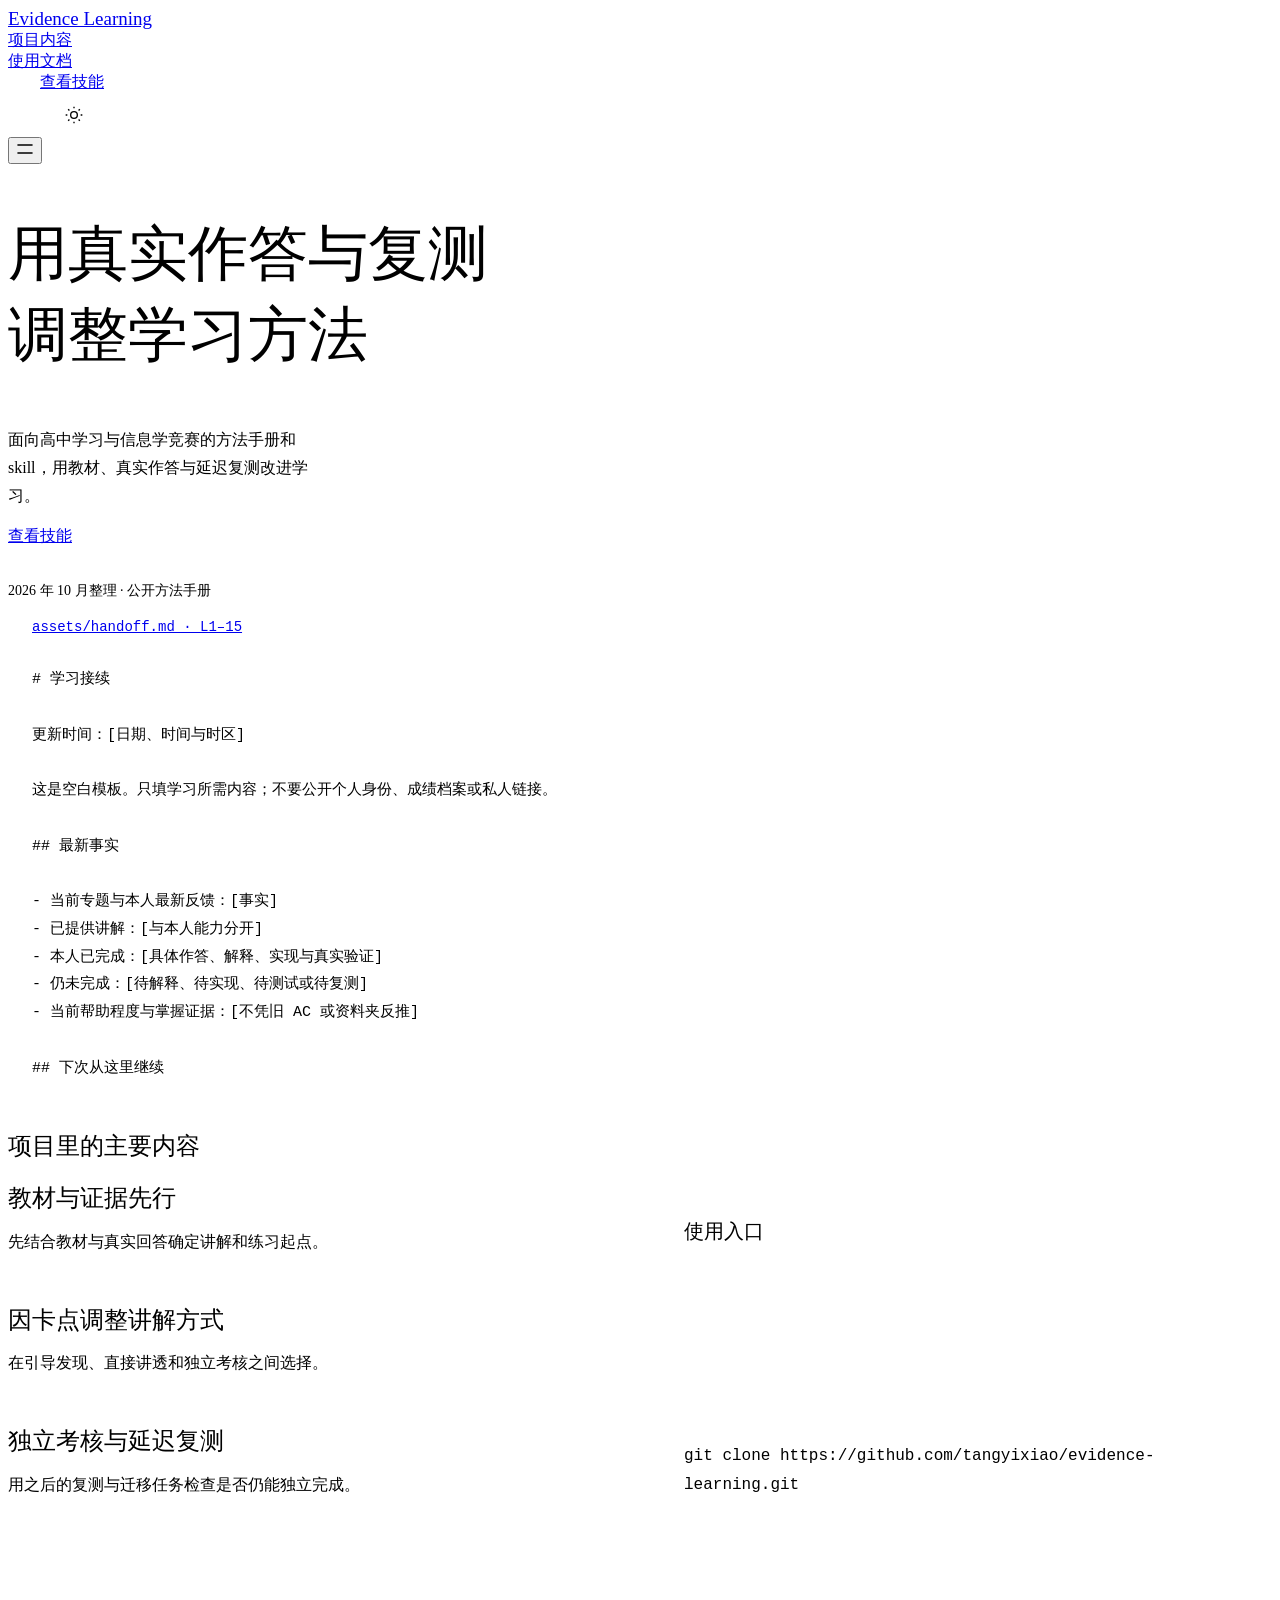
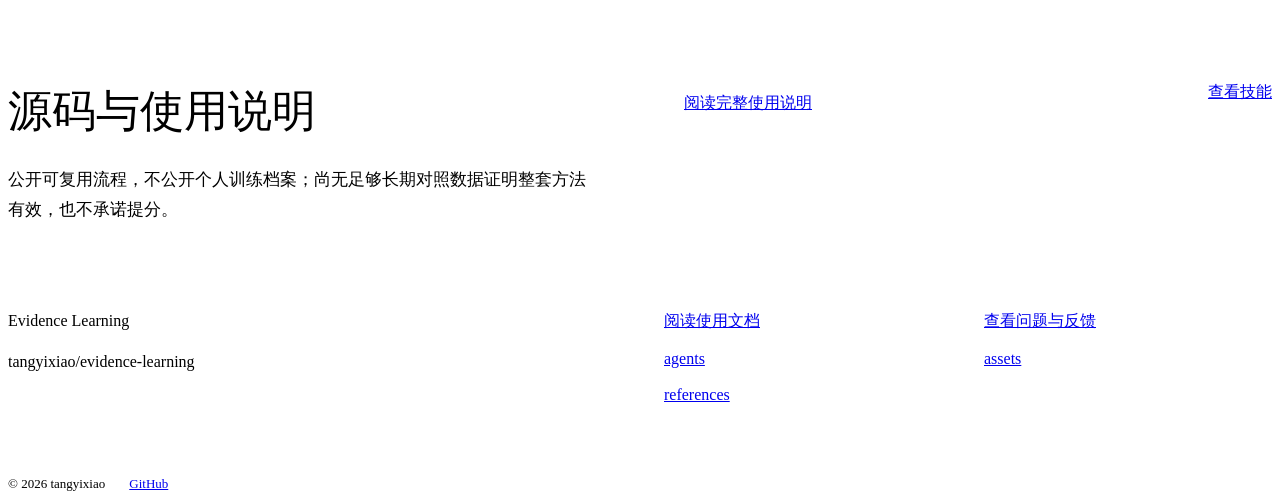
==== index.html @ d69b2799 "docs(pages): add project introduction website" ====
<!doctype html><html lang="zh-CN" data-type="product" data-radius="sharp" data-buttons="solid" data-motion data-page-mode="short" data-project="evidence-learning"><head><meta charset="utf-8"><meta name="viewport" content="width=device-width, initial-scale=1, viewport-fit=cover"><meta name="page-type" content="product"><meta name="site-kind" content="other"><title>Evidence Learning · 用真实作答与复测 调整学习方法</title><meta name="description" content="面向高中学习与信息学竞赛的方法手册和 skill，用教材、真实作答与延迟复测改进学习。"><link rel="stylesheet" href="assets/system.css"><link rel="stylesheet" href="assets/ui/cards.css"><link rel="stylesheet" href="assets/motion/motion.css"><link rel="stylesheet" href="assets/layout/layout.css"><link rel="stylesheet" href="assets/page.css"><!-- <html lang="en" data-radius="sharp">; keep this <style> after the links: layout.css resets --ly-scale -->
<style>
:root {
  --p-bg: #fafaf8; --p-surface: #eeefea; --p-ink: #20241e; --p-muted: #57604f;
  --p-accent: #365b3b; --p-accent-ink: #fafaf8; --p-action: #365b3b; --p-action-ink: #fafaf8;
  --p-inv-bg: #20241e; --p-inv-surface: #2d302b; --p-inv-ink: #fafaf8; --p-inv-muted: #9fa19d;
  --p-inv-accent: #fafaf8; --p-inv-accent-ink: #20241e; --p-inv-action: #fafaf8; --p-inv-action-ink: #20241e;
  --font-display: "Host Grotesk", system-ui, sans-serif;
  --font-text: "Host Grotesk", system-ui, sans-serif;
  --font-mono: "JetBrains Mono", ui-monospace, "SFMono-Regular", Menlo, Consolas, monospace;
  --display-weight: 500;
  --display-tracking: -0.035em;
  --display-tracking-xl: -0.04em;
}
</style><style>html[data-theme="light"]{--p-bg:#fafaf8;--p-surface:#eeefea;--p-ink:#20241e;--p-muted:#57604f;--p-accent:#365b3b;--p-accent-ink:#ffffff;--p-action:#365b3b;--p-action-ink:#ffffff;color-scheme:light}html[data-theme="dark"]{--p-bg:#131517;--p-surface:#202427;--p-ink:#f0f1f2;--p-muted:#b5bbc1;--p-accent:#b0cea2;--p-accent-ink:#131517;--p-action:#b0cea2;--p-action-ink:#131517;color-scheme:dark}</style><script src="assets/theme.js"></script><link rel="icon" href="favicon.svg" type="image/svg+xml"></head><body><!-- source: tangyixiao/evidence-learning; hero: split; brand/material override of dealer recorded in plans. --><header class="nav"><div class="wrap nav__bar"><a class="skip-link" href="#top">跳到正文</a><a class="nav__logo" href="#top">Evidence Learning</a><nav class="nav__links" aria-label="章节导航"><div class="nav__item"><a class="nav__link" href="#work">项目内容</a></div><div class="nav__item"><a class="nav__link" href="docs.html">使用文档</a></div></nav><div class="nav__actions"><a class="btn btn--primary" href="https://github.com/tangyixiao/evidence-learning/blob/main/SKILL.md">查看技能</a><button class="theme-toggle" type="button" data-theme-toggle aria-label="切换深浅色" aria-pressed="false"><svg width="20" height="20" viewBox="0 0 24 24" fill="none" stroke="currentColor" stroke-width="1.6" aria-hidden="true"><circle cx="12" cy="12" r="4"/><path d="M12 2v2m0 16v2M2 12h2m16 0h2M5 5l1.5 1.5m11 11L19 19M5 19l1.5-1.5m11-11L19 5"/></svg></button></div><button class="nav__toggle" type="button" aria-expanded="false" aria-label="菜单"><svg width="18" height="18" viewBox="0 0 18 18" aria-hidden="true"><path d="M2 5h14M2 13h14" stroke="currentColor" stroke-width="1.6" stroke-linecap="round"/></svg></button></div></header><main><section class="hero hero--split" id="top"><div class="wrap"><div class="hero-text grid hero__grid"><div class="hero__text span-5"><h1 id="hero-h">用真实作答与复测<br>调整学习方法</h1><p class="hero__lead">面向高中学习与信息学竞赛的方法手册和 skill，用教材、真实作答与延迟复测改进学习。</p><div class="btn-row"><a class="btn btn--primary" href="https://github.com/tangyixiao/evidence-learning/blob/main/SKILL.md">查看技能</a></div><p class="project-fact">2026 年 10 月整理 · 公开方法手册</p></div><div class="hero__media span-6 start-7 material-media"><div class="source-preview" data-visual><a class="source-path" href="https://github.com/tangyixiao/evidence-learning/blob/f24569bd50df8b89d7c84b1bbbe4bde284a99db8/assets/handoff.md#L1-L15">assets/handoff.md · L1–15</a><pre><code># 学习接续

更新时间：[日期、时间与时区]

这是空白模板。只填学习所需内容；不要公开个人身份、成绩档案或私人链接。

## 最新事实

- 当前专题与本人最新反馈：[事实]
- 已提供讲解：[与本人能力分开]
- 本人已完成：[具体作答、解释、实现与真实验证]
- 仍未完成：[待解释、待实现、待测试或待复测]
- 当前帮助程度与掌握证据：[不凭旧 AC 或资料夹反推]

## 下次从这里继续</code></pre></div></div></div></div></section><section class="section ground-surface" id="work"><div class="wrap"><div class="section-head"><h2>项目里的主要内容</h2></div><div class="work-grid"><ul class="feature-rows"><li><h3>教材与证据先行</h3><p>先结合教材与真实回答确定讲解和练习起点。</p></li><li><h3>因卡点调整讲解方式</h3><p>在引导发现、直接讲透和独立考核之间选择。</p></li><li><h3>独立考核与延迟复测</h3><p>用之后的复测与迁移任务检查是否仍能独立完成。</p></li></ul><div class="work-material"><div class="usage-block"><p>使用入口</p><pre><code>git clone https://github.com/tangyixiao/evidence-learning.git</code></pre><a class="link" href="https://github.com/tangyixiao/evidence-learning/blob/main/README.md">阅读完整使用说明</a></div></div></div></div></section></main><footer class="footer closing footer--columns" id="use"><div class="wrap"><div class="closing-head"><h2>源码与使用说明</h2><p>公开可复用流程，不公开个人训练档案；尚无足够长期对照数据证明整套方法有效，也不承诺提分。</p><a class="btn btn--primary" href="https://github.com/tangyixiao/evidence-learning/blob/main/SKILL.md">查看技能</a></div><div class="closing-directory"><div class="footer__grid"><div><p class="footer-name">Evidence Learning</p><p>tangyixiao/evidence-learning</p></div><div class="resource-links"><a class="link" href="https://github.com/tangyixiao/evidence-learning/blob/main/README.md">阅读使用文档</a><a class="link" href="https://github.com/tangyixiao/evidence-learning/issues">查看问题与反馈</a><a class="link" href="https://github.com/tangyixiao/evidence-learning/tree/main/agents">agents</a><a class="link" href="https://github.com/tangyixiao/evidence-learning/tree/main/assets">assets</a><a class="link" href="https://github.com/tangyixiao/evidence-learning/tree/main/references">references</a></div></div><div class="footer__legal"><span>© 2026 tangyixiao</span><a href="https://github.com/tangyixiao/evidence-learning">GitHub</a></div></div></div></footer><script type="module" src="assets/system.js"></script><script type="module" src="assets/motion/motion.js"></script><script type="module" src="assets/layout/layout.js"></script></body></html>
---- assets/page.css ----
/* Page composition over the unmodified taste system. Source excerpts and photographs are the work. */
:root{--font-text:"Geist","PingFang SC","Microsoft YaHei",sans-serif;--font-display:"Geist","PingFang SC","Microsoft YaHei",sans-serif}
h1,h2,h3{font-weight:500;text-wrap:balance}h1{max-width:16ch}p{line-height:1.75}.nav__logo{font-size:19px;max-width:45%;overflow-wrap:anywhere}.nav__links{margin-left:auto}.nav__actions{margin-left:32px}.project-fact{margin-top:32px;font-size:14px;color:var(--muted)}
.hero__text{min-width:0}.hero__lead{max-width:40ch}.hero__media.material-media{background:none;border:0;box-shadow:none}.hero__media.material-media> *{width:100%;height:100%;display:block}.material-media .source-preview{height:100%;min-height:480px}.project-picture{display:block;overflow:hidden;width:100%;height:100%;background:var(--surface)}.project-picture img{width:100%;height:100%;object-fit:cover;display:block}.picture--contain img{object-fit:contain}.picture--contain{background:var(--surface)}
.material-stage{overflow:hidden;min-height:0}.material-stage>.project-picture{border-radius:0;background:transparent}.material-stage .picture--contain img{object-fit:contain}.source-preview{display:flex;flex-direction:column;border:1px solid var(--line);background:var(--surface);overflow:hidden;border-radius:var(--r-lg);color:var(--ink)}.source-path{font:500 14px/1.5 var(--font-mono);padding:20px 24px;border-bottom:1px solid var(--line);overflow-wrap:anywhere}.source-preview pre{margin:0;padding:28px 24px;overflow:auto;white-space:pre-wrap;overflow-wrap:anywhere;min-height:0;font:400 15px/1.85 var(--font-mono);color:var(--ink)}
.project-fact:empty{display:none}.statement-source{margin-top:48px;height:320px}.statement-source .source-preview{height:100%}.hero--statement h1{max-width:18ch}.hero--statement .hero__lead{max-width:62ch}.hero--statement .hero__in{max-width:none}
.hero__head{display:grid;grid-template-columns:minmax(0,7fr) minmax(0,4fr);gap:72px}.hero--product h1{font-size:clamp(42px,5vw,72px);max-width:18ch;letter-spacing:-.035em;line-height:1.1}.hero--product .hero__lead{margin-top:0}.hero--product .material-stage{height:100%;min-height:260px;margin-top:32px}.product-intro{align-self:start}.product-intro .project-fact{margin-top:24px}
.work-grid{display:grid;grid-template-columns:minmax(0,5fr) minmax(0,6fr);gap:calc(100% / 12 + 24px)}.feature-rows{margin:0;padding:0;list-style:none}.feature-rows li{padding:24px 0;border-bottom:1px solid var(--line)}.feature-rows li:first-child{padding-top:0}.feature-rows h3{font-size:24px;line-height:1.4;margin:0 0 12px}.feature-rows p{margin:0;font-size:16px;line-height:1.75}.work-material{min-width:0;min-height:400px}.usage-block{height:100%;background:var(--surface);padding:32px;border:1px solid var(--line);border-radius:var(--r-lg);display:flex;flex-direction:column;gap:24px;justify-content:center}.usage-block>p{font-size:20px;margin:0}.usage-block pre{font:400 16px/1.8 var(--font-mono);margin:0;white-space:pre-wrap;overflow-wrap:anywhere}.usage-block .link{align-self:flex-start}.supporting-pictures{display:grid;grid-template-columns:1fr;gap:24px;height:100%;max-height:480px}.supporting-pictures>.project-picture{min-height:0;max-height:228px}.supporting-pictures>.project-picture:only-child{max-height:480px}
.photo-pair{display:grid;grid-template-columns:1fr 1fr;gap:24px;height:calc(100% - 140px);min-height:300px;max-height:520px}.photo-pair a{display:block;overflow:hidden}.photo-pair img{width:100%;height:100%;object-fit:cover;display:block}.flag-field{display:grid;grid-template-columns:repeat(4,1fr);gap:48px;align-items:center;justify-items:center;width:100%;height:100%}.flag-field a{display:block;width:100%;overflow:hidden}.flag-field img{display:block;width:100%;height:auto;max-height:320px;object-fit:contain;image-rendering:auto}
.closing-head{display:grid;grid-template-columns:1fr auto;gap:24px 72px;align-content:start}.closing-head h2{grid-column:1;font-size:clamp(30px,3.4vw,48px);margin:0}.closing-head>p{grid-column:1;max-width:68ch;margin:0;font-size:17px}.closing-head>.btn{grid-column:2;grid-row:1/3;align-self:start}.closing-directory{display:flex;flex-direction:column;justify-content:flex-end;min-height:0}.footer.closing>.wrap{display:grid;grid-template-rows:1fr 1fr;gap:48px}.footer__grid{display:grid;grid-template-columns:1fr 1fr;gap:48px}.footer-name{font-size:32px;line-height:1.3;font-weight:500;margin:0 0 16px}.footer__grid p{font-size:16px}.resource-links{display:grid;grid-template-columns:1fr 1fr;gap:18px 32px;align-content:start}.resource-links .link{font-size:16px;overflow-wrap:anywhere;justify-self:start}.footer__legal{display:flex;align-items:baseline;flex-wrap:wrap;gap:24px;font-size:13px;border-top:1px solid var(--line);margin-top:48px;padding-top:24px}.credits summary{cursor:pointer}.credits ul{padding-left:16px}.credits a{overflow-wrap:anywhere}
html[data-project="OJ-NEXUS"] .source-preview,html[data-project="OJ-NEXUS"] .usage-block{border-radius:4px}html[data-project="OJ-NEXUS"] *{animation:none!important}
@media(min-width:640px) and (max-width:1023px){.work-grid{grid-template-columns:1fr;gap:32px}.feature-rows{display:grid;grid-template-columns:repeat(3,1fr);gap:24px}.feature-rows li{padding:0;border:0}.feature-rows h3{font-size:20px}.work-material{min-height:260px;height:300px}.hero__head{gap:32px}.material-media .source-preview{min-height:240px}.photo-pair{height:440px}.statement-source{height:300px}}
@media(max-width:639px){.nav__logo{font-size:16px;max-width:48%}.nav__actions{margin-left:auto}.nav__actions .btn{padding-inline:16px;font-size:14px}.hero--split h1,.hero--statement h1,.hero--product h1{font-size:clamp(30px,9vw,38px);line-height:1.15;max-width:18ch}.hero__lead{font-size:18px;line-height:1.65}.project-fact{margin-top:16px;font-size:13px}.hero__media.material-media{height:auto;min-height:0;flex:1}.material-media .source-preview{min-height:0;height:100%}.source-path{padding:12px 16px;font-size:13px}.source-preview pre{padding:16px;font-size:13px;line-height:1.7}.hero__head{display:block}.hero--product .hero__lead{margin-top:20px}.hero--product .material-stage{min-height:180px;margin-top:24px;flex:1}.hero--product .hero__in{display:flex;flex-direction:column}.hero--product .product-intro .project-fact{margin-top:16px}.work-grid{grid-template-columns:1fr;gap:32px}.feature-rows{display:block}.feature-rows li{padding:16px 0}.feature-rows h3{font-size:20px;margin-bottom:8px}.feature-rows p{font-size:16px}.work-material{min-height:220px;height:260px}.usage-block{padding:24px;gap:16px}.usage-block pre{font-size:14px}.photo-pair{grid-template-columns:1fr;gap:16px;height:calc(100% - 130px);max-height:none;min-height:0}.photo-pair a{min-height:180px}.flag-field{grid-template-columns:repeat(2,1fr);gap:24px}.flag-field img{max-height:140px}.statement-source{height:220px;margin-top:24px}.closing-head{display:flex;flex-direction:column;gap:24px}.closing-head>p{font-size:16px}.closing-head>.btn{align-self:stretch}.footer.closing>.wrap{grid-template-rows:auto 1fr;gap:48px}.footer__grid{grid-template-columns:1fr;gap:24px}.footer-name{font-size:28px}.resource-links{gap:16px}.footer__legal{margin-top:32px;gap:16px}.supporting-pictures{max-height:260px;grid-template-columns:1fr 1fr;gap:12px}.supporting-pictures>.project-picture{max-height:none}.photo-pair img{object-fit:cover}#work:has(.work-grid){--hm:2}#use{--hm:2}}
.skip-link{position:absolute;left:-10000px;top:auto;width:1px;height:1px;overflow:hidden}.skip-link:focus{left:var(--gutter);top:8px;width:auto;height:auto;background:var(--bg);padding:16px;z-index:20}.hero__head>:first-child{grid-column:1}.hero__head>.product-intro{grid-column:2}.hero--product .hero__stage.material-stage{border-radius:0}
@media(min-width:640px) and (max-width:1023px){.work-material{height:42vh;min-height:320px}.supporting-pictures{max-height:none}.supporting-pictures>.project-picture:only-child{max-height:none}.supporting-pictures>.project-picture{max-height:none;flex:1}.supporting-pictures{grid-template-rows:1fr 1fr}}
@media(max-width:639px){#work:has(.work-grid),#use{--hm:1}.nav__logo{max-width:53%;font-size:15px}.nav__actions{margin-left:auto}.nav__actions .btn{padding-inline:12px}.hero--product .hero__stage.material-stage{aspect-ratio:auto;flex:1}.hero__head>:first-child,.hero__head>.product-intro{grid-column:auto}}
.theme-toggle{height:44px;width:44px;display:grid;place-items:center;flex:0 0 44px;cursor:pointer;color:var(--ink);background:transparent;border:1px solid var(--line);border-radius:var(--r-btn);margin-left:12px;transition:background 180ms,transform 180ms}.theme-toggle:hover{background:var(--surface)}.theme-toggle:active{transform:translateY(1px)}.theme-toggle:focus-visible{outline:2px solid var(--accent);outline-offset:3px}
@media(min-width:1024px){.work-material{height:500px;min-height:500px}.work-material>.source-preview{height:100%}.hero--split h1{font-size:clamp(38px,4.5vw,64px)}}
@media(max-width:639px){.nav__logo{max-width:42%;font-size:14px}.nav__actions{margin-left:auto}.nav__toggle{margin-left:8px}.theme-toggle{margin-left:8px;width:36px;flex-basis:36px;height:40px}.nav__actions .btn{font-size:13px;padding-inline:10px}.nav__logo{line-height:1.3}.hero--product h1{font-size:32px}.source-path{line-height:1.6}}
@media(min-width:1024px){.hero__head{grid-template-columns:repeat(12,minmax(0,1fr));gap:24px;align-items:start}.hero__head>:first-child{grid-column:1/span 6}.hero__head>.product-intro{grid-column:7/span 6}.hero--product h1,.hero--split h1{font-size:60px}.work-grid{grid-template-columns:repeat(12,minmax(0,1fr));gap:24px}.feature-rows{grid-column:1/span 6;padding-right:48px}.work-material{grid-column:7/span 6}.work-grid .source-preview{height:100%}}
@media(min-width:640px) and (max-width:1023px){.hero__head{display:block}.product-intro{margin-top:24px}.product-intro .hero__lead{max-width:60ch}.hero--product h1{max-width:none}.hero__head .project-fact{margin-top:16px}.hero--product .hero__stage.material-stage{margin-top:24px}}
@media(max-width:639px){.work-material{height:236px;min-height:236px}.feature-rows h3{font-size:19px}.feature-rows li{padding:14px 0}.feature-rows p{line-height:1.65}}
@media(min-width:1024px){.work-material{height:min(500px,calc(100svh - 300px));min-height:0}.hero--product h1{font-size:clamp(40px,4.16vw,60px)}}
.work-material>.source-preview{height:100%}.source-preview pre{flex:1}.usage-block{justify-content:space-between}.supporting-pictures:has(>:only-child){grid-template-rows:1fr}
/* Real quoted source can contain arrays, Markdown brackets and the word placeholder.
   Keep kit diagnostics intact, but do not outline authentic source as unfinished page copy. */
.source-preview code[data-placeholder],.usage-block code[data-placeholder],.docs-markdown [data-placeholder]{outline:none}
.hero--product .hero__stage.material-stage{background:none}
.nav:not(.is-open) .nav__actions>.theme-toggle{display:grid}
@media(max-width:639px){.nav__logo{white-space:normal;max-width:40%;font-size:13px;line-height:1.35;min-width:0}.nav__bar{gap:8px}.nav__actions{gap:8px}.nav .nav__actions>.theme-toggle{margin-left:0}}
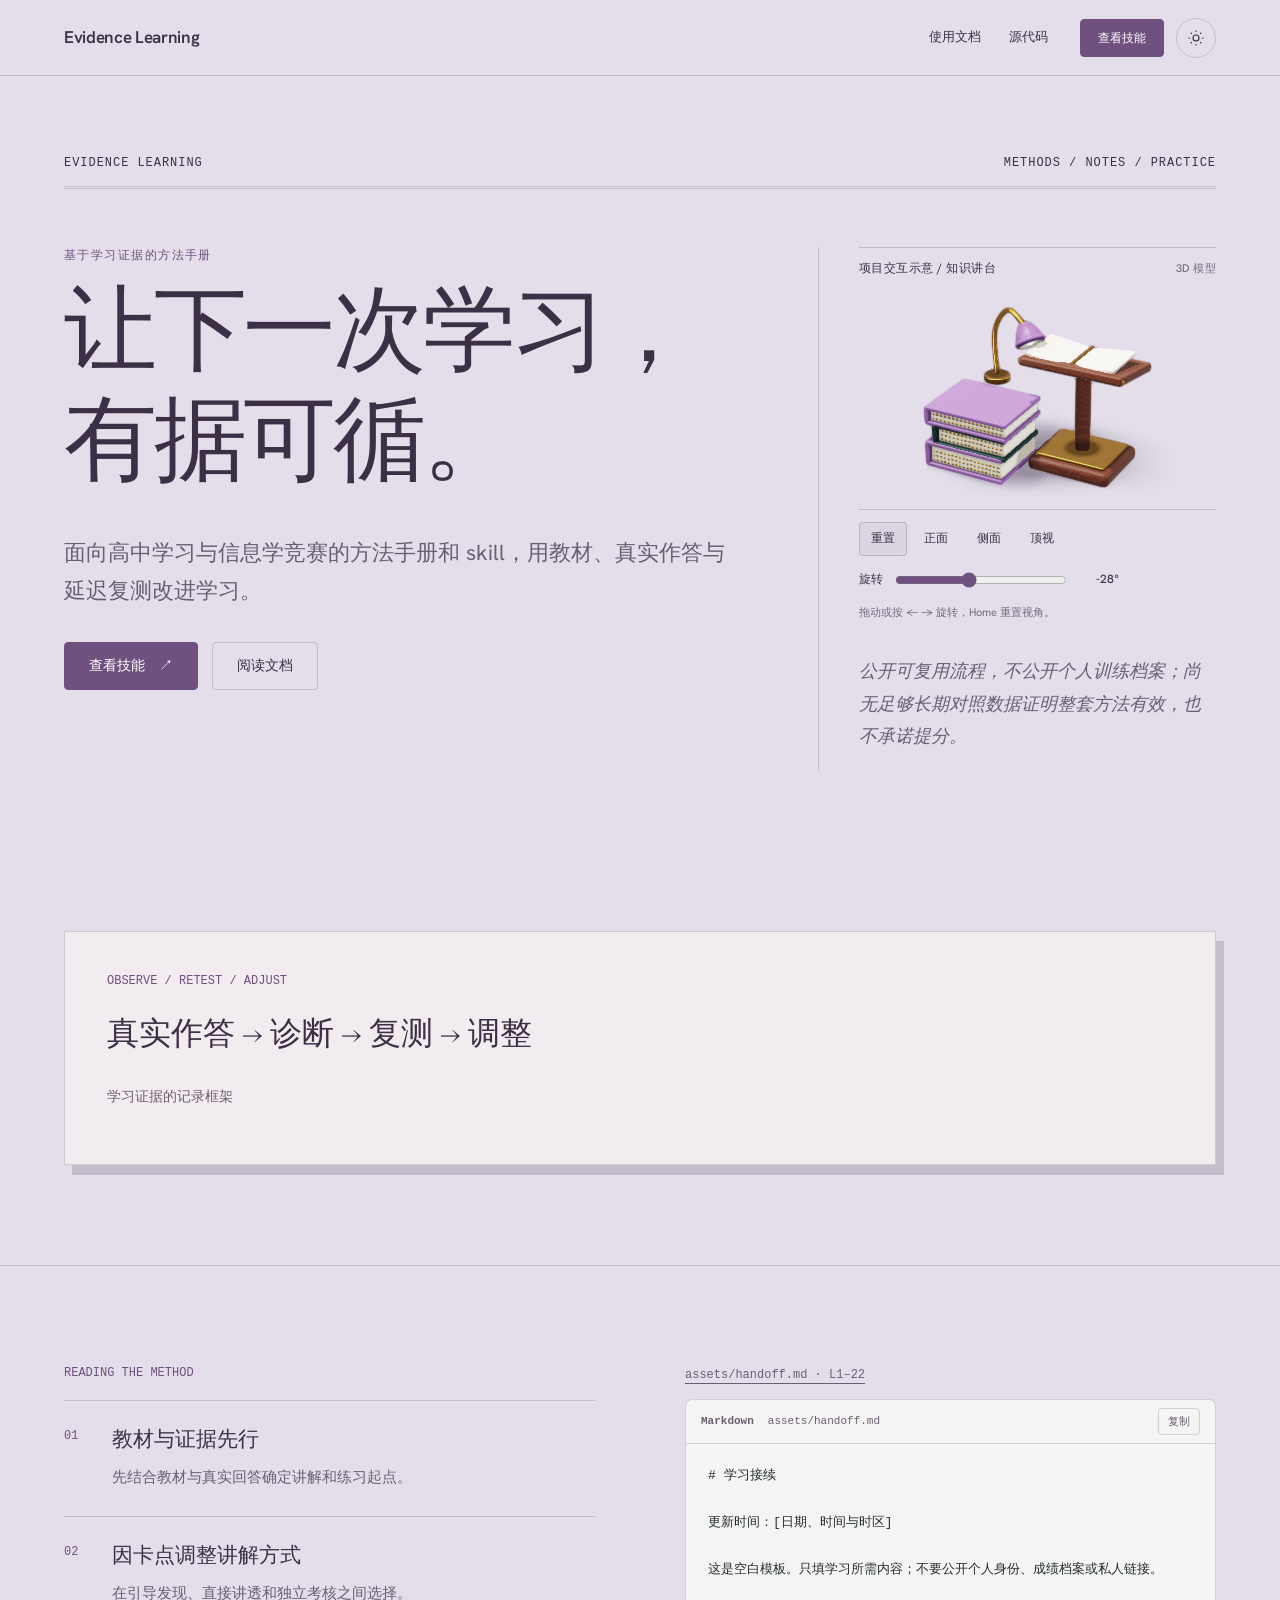
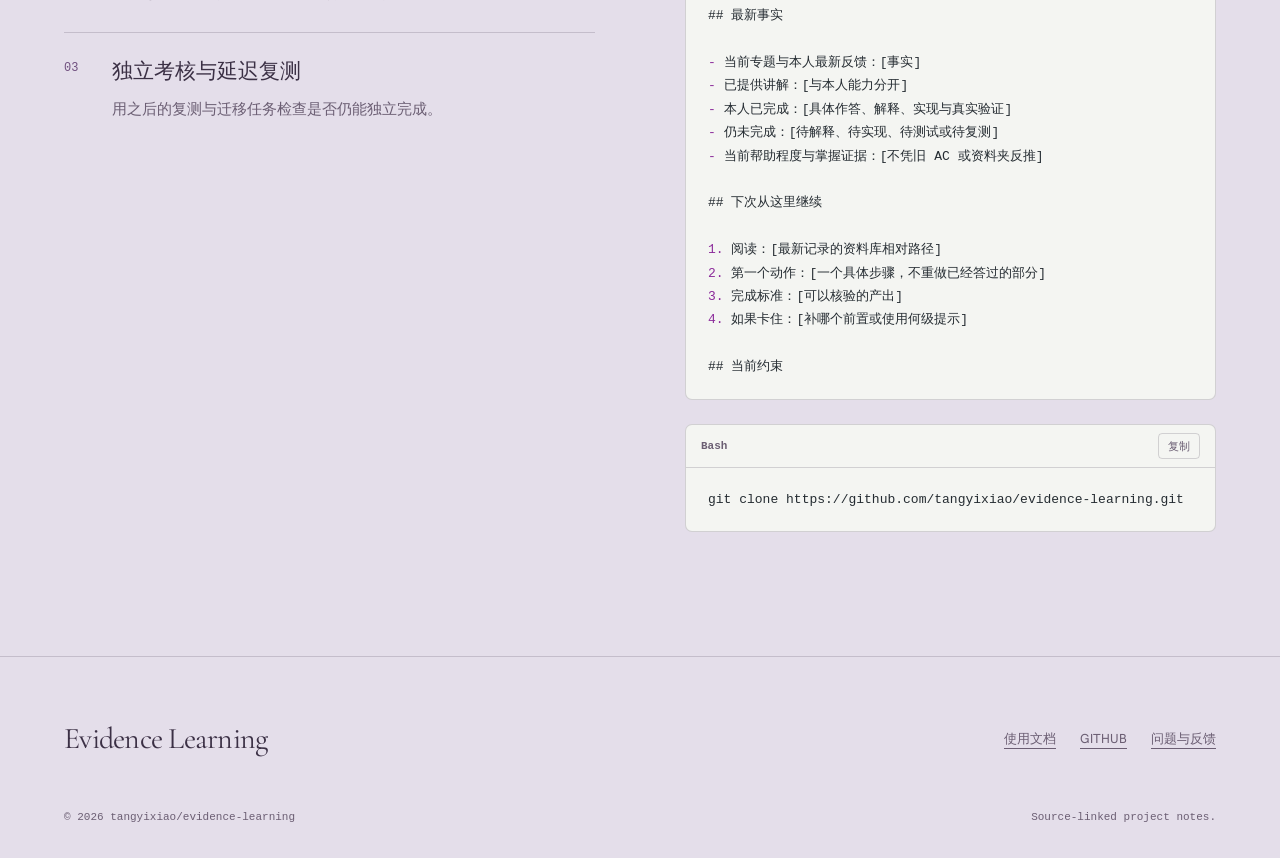
==== commit a76f3020: "docs(pages): polish source and mobile presentation" ====
--- a/index.html
+++ b/index.html
@@ -1,29 +1,22 @@
-<!doctype html><html lang="zh-CN" data-type="product" data-radius="sharp" data-buttons="solid" data-motion data-page-mode="short" data-project="evidence-learning"><head><meta charset="utf-8"><meta name="viewport" content="width=device-width, initial-scale=1, viewport-fit=cover"><meta name="page-type" content="product"><meta name="site-kind" content="other"><title>Evidence Learning · 用真实作答与复测 调整学习方法</title><meta name="description" content="面向高中学习与信息学竞赛的方法手册和 skill，用教材、真实作答与延迟复测改进学习。"><link rel="stylesheet" href="assets/system.css"><link rel="stylesheet" href="assets/ui/cards.css"><link rel="stylesheet" href="assets/motion/motion.css"><link rel="stylesheet" href="assets/layout/layout.css"><link rel="stylesheet" href="assets/page.css"><!-- <html lang="en" data-radius="sharp">; keep this <style> after the links: layout.css resets --ly-scale -->
-<style>
-:root {
-  --p-bg: #fafaf8; --p-surface: #eeefea; --p-ink: #20241e; --p-muted: #57604f;
-  --p-accent: #365b3b; --p-accent-ink: #fafaf8; --p-action: #365b3b; --p-action-ink: #fafaf8;
-  --p-inv-bg: #20241e; --p-inv-surface: #2d302b; --p-inv-ink: #fafaf8; --p-inv-muted: #9fa19d;
-  --p-inv-accent: #fafaf8; --p-inv-accent-ink: #20241e; --p-inv-action: #fafaf8; --p-inv-action-ink: #20241e;
-  --font-display: "Host Grotesk", system-ui, sans-serif;
-  --font-text: "Host Grotesk", system-ui, sans-serif;
-  --font-mono: "JetBrains Mono", ui-monospace, "SFMono-Regular", Menlo, Consolas, monospace;
-  --display-weight: 500;
-  --display-tracking: -0.035em;
-  --display-tracking-xl: -0.04em;
-}
-</style><style>html[data-theme="light"]{--p-bg:#fafaf8;--p-surface:#eeefea;--p-ink:#20241e;--p-muted:#57604f;--p-accent:#365b3b;--p-accent-ink:#ffffff;--p-action:#365b3b;--p-action-ink:#ffffff;color-scheme:light}html[data-theme="dark"]{--p-bg:#131517;--p-surface:#202427;--p-ink:#f0f1f2;--p-muted:#b5bbc1;--p-accent:#b0cea2;--p-accent-ink:#131517;--p-action:#b0cea2;--p-action-ink:#131517;color-scheme:dark}</style><script src="assets/theme.js"></script><link rel="icon" href="favicon.svg" type="image/svg+xml"></head><body><!-- source: tangyixiao/evidence-learning; hero: split; brand/material override of dealer recorded in plans. --><header class="nav"><div class="wrap nav__bar"><a class="skip-link" href="#top">跳到正文</a><a class="nav__logo" href="#top">Evidence Learning</a><nav class="nav__links" aria-label="章节导航"><div class="nav__item"><a class="nav__link" href="#work">项目内容</a></div><div class="nav__item"><a class="nav__link" href="docs.html">使用文档</a></div></nav><div class="nav__actions"><a class="btn btn--primary" href="https://github.com/tangyixiao/evidence-learning/blob/main/SKILL.md">查看技能</a><button class="theme-toggle" type="button" data-theme-toggle aria-label="切换深浅色" aria-pressed="false"><svg width="20" height="20" viewBox="0 0 24 24" fill="none" stroke="currentColor" stroke-width="1.6" aria-hidden="true"><circle cx="12" cy="12" r="4"/><path d="M12 2v2m0 16v2M2 12h2m16 0h2M5 5l1.5 1.5m11 11L19 19M5 19l1.5-1.5m11-11L19 5"/></svg></button></div><button class="nav__toggle" type="button" aria-expanded="false" aria-label="菜单"><svg width="18" height="18" viewBox="0 0 18 18" aria-hidden="true"><path d="M2 5h14M2 13h14" stroke="currentColor" stroke-width="1.6" stroke-linecap="round"/></svg></button></div></header><main><section class="hero hero--split" id="top"><div class="wrap"><div class="hero-text grid hero__grid"><div class="hero__text span-5"><h1 id="hero-h">用真实作答与复测<br>调整学习方法</h1><p class="hero__lead">面向高中学习与信息学竞赛的方法手册和 skill，用教材、真实作答与延迟复测改进学习。</p><div class="btn-row"><a class="btn btn--primary" href="https://github.com/tangyixiao/evidence-learning/blob/main/SKILL.md">查看技能</a></div><p class="project-fact">2026 年 10 月整理 · 公开方法手册</p></div><div class="hero__media span-6 start-7 material-media"><div class="source-preview" data-visual><a class="source-path" href="https://github.com/tangyixiao/evidence-learning/blob/f24569bd50df8b89d7c84b1bbbe4bde284a99db8/assets/handoff.md#L1-L15">assets/handoff.md · L1–15</a><pre><code># 学习接续
+<!doctype html><html lang="zh-CN" data-project="evidence-learning" data-family="editorial"><head><meta charset="utf-8"><meta name="viewport" content="width=device-width, initial-scale=1"><meta name="description" content="面向高中学习与信息学竞赛的方法手册和 skill，用教材、真实作答与延迟复测改进学习。"><meta name="color-scheme" content="light dark"><title>Evidence Learning · 让下一次学习， 有据可循。</title><link rel="stylesheet" href="assets/fonts/fonts.css"><link rel="stylesheet" href="assets/fonts/display.css"><link rel="stylesheet" href="assets/site.css"><link rel="stylesheet" href="assets/docs-v3.css"><link rel="stylesheet" href="assets/three/view3d.css"><link rel="stylesheet" href="assets/polish.css"><style>:root{--font-body:"Hanken Grotesk","PingFang SC","Microsoft YaHei",sans-serif;--font-text:var(--font-body);--model-accent:var(--accent);--font-display:"Cormorant Garamond","Songti SC","SimSun",serif;--font-mono:"Geist Mono","SFMono-Regular",Consolas,monospace}html[data-theme="light"]{--bg:#E4DEEA;--surface:#F2EBEF;--ink:#3B3045;--muted:#6b5e73;--accent:#70507f;--accent-ink:#FFFFFF;--line:color-mix(in srgb,#3B3045 19%,transparent);color-scheme:light}html[data-theme="dark"]{--bg:#211B29;--surface:#33283E;--ink:#EDE6F3;--muted:#b8a8c5;--accent:#c5a5db;--accent-ink:#000000;--line:color-mix(in srgb,#EDE6F3 19%,transparent);color-scheme:dark}</style><script src="assets/theme.js"></script><link rel="icon" type="image/svg+xml" href="favicon.svg"></head><body><header class="nav site-nav"><div class="wrap nav-inner"><a class="skip-link" href="#top">跳到正文</a><a class="site-brand" href="index.html">Evidence Learning</a><nav class="site-links" aria-label="项目导航"><a href="docs.html">使用文档</a><a href="https://github.com/tangyixiao/evidence-learning">源代码</a></nav><div class="nav-controls"><a class="btn nav-cta" href="https://github.com/tangyixiao/evidence-learning/blob/main/SKILL.md">查看技能</a><button class="site-theme" type="button" data-theme-toggle aria-label="切换深浅色" aria-pressed="false"><svg width="18" height="18" viewBox="0 0 24 24" fill="none" stroke="currentColor" stroke-width="1.5" aria-hidden="true"><circle cx="12" cy="12" r="4"/><path d="M12 2v2m0 16v2M2 12h2m16 0h2M5 5l1.5 1.5m11 11L19 19M5 19l1.5-1.5m11-11L19 5"/></svg></button><button class="site-menu-toggle" data-menu-toggle type="button" aria-label="菜单" aria-expanded="false" aria-controls="site-drawer"><svg width="20" height="20" viewBox="0 0 20 20" fill="none" stroke="currentColor" stroke-width="1.4" aria-hidden="true"><path d="M3 6h14M3 14h14"/></svg></button></div></div><nav class="site-drawer" id="site-drawer" hidden><a href="index.html">项目首页</a><a href="docs.html">使用文档</a><a href="https://github.com/tangyixiao/evidence-learning">查看源码</a><p class="drawer-note">Evidence Learning</p></nav></header><main id="top"><article><section class="editorial-hero"><div class="wrap"><div class="editorial-masthead"><span>EVIDENCE LEARNING</span><span>METHODS / NOTES / PRACTICE</span></div><div class="editorial-columns"><div><p class="eyebrow">基于学习证据的方法手册</p><h1 class="editorial-title">让下一次学习，<br>有据可循。</h1><p class="lede editorial-intro">面向高中学习与信息学竞赛的方法手册和 skill，用教材、真实作答与延迟复测改进学习。</p><div class="actions"><a class="btn" href="https://github.com/tangyixiao/evidence-learning/blob/main/SKILL.md">查看技能 <span aria-hidden="true">↗</span></a><a class="btn secondary" href="docs.html">阅读文档</a></div></div><aside class="editorial-side"><div class="project-3d" data-model="library" data-model-lang="zh-CN"><img src="assets/three/fallbacks/library.svg" alt="项目结构示意"></div><p class="editorial-note">公开可复用流程，不公开个人训练档案；尚无足够长期对照数据证明整套方法有效，也不承诺提分。</p></aside></div></div></section><section class="section"><div class="wrap editor-proof"><div class="notebook-paper"><p class="section-number">OBSERVE / RETEST / ADJUST</p><h3 style="font-family:var(--font-display);font-size:32px;line-height:1.6">真实作答 → 诊断 → 复测 → 调整</h3><p class="status-note" style="margin-top:25px">学习证据的记录框架</p></div></div></section><section class="section top-rule"><div class="wrap editorial-content"><div><p class="section-number">READING THE METHOD</p><ul class="caps"><li><h3>教材与证据先行</h3><p>先结合教材与真实回答确定讲解和练习起点。</p></li><li><h3>因卡点调整讲解方式</h3><p>在引导发现、直接讲透和独立考核之间选择。</p></li><li><h3>独立考核与延迟复测</h3><p>用之后的复测与迁移任务检查是否仍能独立完成。</p></li></ul></div><div><div class="source-area" id="source-code"><a class="source-link" href="https://github.com/tangyixiao/evidence-learning/blob/f24569bd50df8b89d7c84b1bbbe4bde284a99db8/assets/handoff.md#L1-L22">assets/handoff.md · L1–22</a><div class="docs-code" data-code-block><div class="docs-code-toolbar"><span class="docs-code-language">Markdown</span><span class="docs-code-file">assets/handoff.md</span><button class="docs-code-copy" type="button" data-copy-code aria-label="复制代码">复制</button><span class="docs-copy-status" role="status" aria-live="polite"></span></div><pre tabindex="0"><code class="highlight language-markdown" data-language="markdown"><span class="tok-gh"># 学习接续</span>
 
 更新时间：[日期、时间与时区]
 
 这是空白模板。只填学习所需内容；不要公开个人身份、成绩档案或私人链接。
 
-## 最新事实
+<span class="tok-gu">## 最新事实</span>
 
-- 当前专题与本人最新反馈：[事实]
-- 已提供讲解：[与本人能力分开]
-- 本人已完成：[具体作答、解释、实现与真实验证]
-- 仍未完成：[待解释、待实现、待测试或待复测]
-- 当前帮助程度与掌握证据：[不凭旧 AC 或资料夹反推]
+<span class="tok-k">-</span><span class="tok-w"> </span>当前专题与本人最新反馈：[事实]
+<span class="tok-k">-</span><span class="tok-w"> </span>已提供讲解：[与本人能力分开]
+<span class="tok-k">-</span><span class="tok-w"> </span>本人已完成：[具体作答、解释、实现与真实验证]
+<span class="tok-k">-</span><span class="tok-w"> </span>仍未完成：[待解释、待实现、待测试或待复测]
+<span class="tok-k">-</span><span class="tok-w"> </span>当前帮助程度与掌握证据：[不凭旧 AC 或资料夹反推]
 
-## 下次从这里继续</code></pre></div></div></div></div></section><section class="section ground-surface" id="work"><div class="wrap"><div class="section-head"><h2>项目里的主要内容</h2></div><div class="work-grid"><ul class="feature-rows"><li><h3>教材与证据先行</h3><p>先结合教材与真实回答确定讲解和练习起点。</p></li><li><h3>因卡点调整讲解方式</h3><p>在引导发现、直接讲透和独立考核之间选择。</p></li><li><h3>独立考核与延迟复测</h3><p>用之后的复测与迁移任务检查是否仍能独立完成。</p></li></ul><div class="work-material"><div class="usage-block"><p>使用入口</p><pre><code>git clone https://github.com/tangyixiao/evidence-learning.git</code></pre><a class="link" href="https://github.com/tangyixiao/evidence-learning/blob/main/README.md">阅读完整使用说明</a></div></div></div></div></section></main><footer class="footer closing footer--columns" id="use"><div class="wrap"><div class="closing-head"><h2>源码与使用说明</h2><p>公开可复用流程，不公开个人训练档案；尚无足够长期对照数据证明整套方法有效，也不承诺提分。</p><a class="btn btn--primary" href="https://github.com/tangyixiao/evidence-learning/blob/main/SKILL.md">查看技能</a></div><div class="closing-directory"><div class="footer__grid"><div><p class="footer-name">Evidence Learning</p><p>tangyixiao/evidence-learning</p></div><div class="resource-links"><a class="link" href="https://github.com/tangyixiao/evidence-learning/blob/main/README.md">阅读使用文档</a><a class="link" href="https://github.com/tangyixiao/evidence-learning/issues">查看问题与反馈</a><a class="link" href="https://github.com/tangyixiao/evidence-learning/tree/main/agents">agents</a><a class="link" href="https://github.com/tangyixiao/evidence-learning/tree/main/assets">assets</a><a class="link" href="https://github.com/tangyixiao/evidence-learning/tree/main/references">references</a></div></div><div class="footer__legal"><span>© 2026 tangyixiao</span><a href="https://github.com/tangyixiao/evidence-learning">GitHub</a></div></div></div></footer><script type="module" src="assets/system.js"></script><script type="module" src="assets/motion/motion.js"></script><script type="module" src="assets/layout/layout.js"></script></body></html>+<span class="tok-gu">## 下次从这里继续</span>
+
+<span class="tok-k">1.</span> 阅读：[最新记录的资料库相对路径]
+<span class="tok-k">2.</span> 第一个动作：[一个具体步骤，不重做已经答过的部分]
+<span class="tok-k">3.</span> 完成标准：[可以核验的产出]
+<span class="tok-k">4.</span> 如果卡住：[补哪个前置或使用何级提示]
+
+## 当前约束</code></pre></div></div><div class="docs-code" data-code-block><div class="docs-code-toolbar"><span class="docs-code-language">Bash</span><button class="docs-code-copy" type="button" data-copy-code aria-label="复制代码">复制</button><span class="docs-copy-status" role="status" aria-live="polite"></span></div><pre tabindex="0"><code class="highlight language-bash" data-language="bash">git<span class="tok-w"> </span>clone<span class="tok-w"> </span>https://github.com/tangyixiao/evidence-learning.git</code></pre></div></div></div></section></article></main><footer class="site-footer"><div class="wrap"><div class="footer-top"><span class="footer-name">Evidence Learning</span><nav class="footer-links"><a href="docs.html">使用文档</a><a href="https://github.com/tangyixiao/evidence-learning">GITHUB</a><a href="https://github.com/tangyixiao/evidence-learning/issues">问题与反馈</a></nav></div><div class="footer-bottom"><span>© 2026 tangyixiao/evidence-learning</span><span>Source-linked project notes.</span></div></div></footer><script src="assets/site.js" defer></script><script src="assets/docs-v3.js" defer></script><script type="module" src="assets/three/view3d.js"></script></body></html>
--- a/assets/fonts/fonts.css
+++ b/assets/fonts/fonts.css
@@ -0,0 +1,49 @@
+@font-face {
+  font-family: 'Hanken Grotesk';
+  font-style: normal;
+  font-weight: 400;
+  font-display: swap;
+  src: url(cf4b8930b864b433.woff2) format('truetype');
+}
+@font-face {
+  font-family: 'Hanken Grotesk';
+  font-style: normal;
+  font-weight: 500;
+  font-display: swap;
+  src: url(bac34dd4b9537444.woff2) format('truetype');
+}
+@font-face {
+  font-family: 'Hanken Grotesk';
+  font-style: normal;
+  font-weight: 600;
+  font-display: swap;
+  src: url(0b905a4fc43ece05.woff2) format('truetype');
+}
+@font-face {
+  font-family: 'Newsreader';
+  font-style: normal;
+  font-weight: 400;
+  font-display: swap;
+  src: url(d6c65600eb0149bc.woff2) format('truetype');
+}
+@font-face {
+  font-family: 'Newsreader';
+  font-style: normal;
+  font-weight: 500;
+  font-display: swap;
+  src: url(3208926ba69d6886.woff2) format('truetype');
+}
+@font-face {
+  font-family: 'Newsreader';
+  font-style: normal;
+  font-weight: 600;
+  font-display: swap;
+  src: url(151ae355673a2936.woff2) format('truetype');
+}
+@font-face {
+  font-family: 'Newsreader';
+  font-style: normal;
+  font-weight: 700;
+  font-display: swap;
+  src: url(33e1f2853df3544d.woff2) format('truetype');
+}
--- a/assets/fonts/display.css
+++ b/assets/fonts/display.css
@@ -0,0 +1,14 @@
+@font-face {
+  font-family: 'Cormorant Garamond';
+  font-style: normal;
+  font-weight: 400;
+  font-display: swap;
+  src: url(bb8f3c3b0ca40380.woff2) format('truetype');
+}
+@font-face {
+  font-family: 'Cormorant Garamond';
+  font-style: normal;
+  font-weight: 600;
+  font-display: swap;
+  src: url(705776b6237d1fd4.woff2) format('truetype');
+}
--- a/assets/site.css
+++ b/assets/site.css
@@ -0,0 +1,26 @@
+/* Shared accessibility and reading primitives. Project compositions are separate. */
+*{box-sizing:border-box}html{scroll-behavior:smooth;scroll-padding-top:90px}body{margin:0;background:var(--bg);color:var(--ink);font:400 16px/1.75 var(--font-body);-webkit-font-smoothing:antialiased}a{color:inherit;text-decoration-thickness:1px;text-underline-offset:5px}button,input{font:inherit}button,a{-webkit-tap-highlight-color:transparent}button{cursor:pointer}button:focus-visible,a:focus-visible,input:focus-visible{outline:3px solid var(--accent);outline-offset:4px}img{display:block;max-width:100%;height:auto}p{margin:0 0 1em}h1,h2,h3{line-height:1.18;font-weight:500;margin:0;text-wrap:balance}h1,h2{font-family:var(--font-display)}h1{letter-spacing:-.055em}h2{font-size:clamp(30px,4vw,54px);letter-spacing:-.035em}h3{font-size:21px}ul{padding-left:1.2em}.wrap{max-width:1440px;margin:auto;padding:0 64px}.eyebrow{font:500 12px/1.5 var(--font-mono);letter-spacing:.12em;text-transform:uppercase;color:var(--accent)}.lede{font-size:clamp(17px,1.7vw,22px);line-height:1.75;color:var(--muted);max-width:42em}.kicker{display:inline-flex;gap:12px;align-items:center;font:500 12px/1.6 var(--font-mono);letter-spacing:.06em}.kicker:before{content:"";width:7px;height:7px;border-radius:50%;background:var(--accent)}.btn{display:inline-flex;justify-content:center;align-items:center;gap:14px;min-height:48px;padding:12px 24px;border:1px solid var(--accent);background:var(--accent);color:var(--accent-ink);text-decoration:none;border-radius:4px;font:500 14px/1.5 var(--font-body);transition:transform .18s,filter .18s}.btn:hover{transform:translateY(-2px);filter:brightness(1.08)}.btn:active{transform:translateY(1px)}.btn.secondary{background:transparent;color:var(--ink);border-color:var(--line)}.actions{display:flex;flex-wrap:wrap;align-items:center;gap:14px;margin-top:32px}.text-link{font-size:14px;color:var(--muted)}.section{padding:100px 0}.section-heading{display:flex;align-items:baseline;gap:32px;justify-content:space-between;margin-bottom:48px}.section-heading p{max-width:34em;color:var(--muted);margin:0}.top-rule{border-top:1px solid var(--line)}.section-number{font:12px var(--font-mono);color:var(--accent);margin-bottom:20px}.status-note{color:var(--muted);max-width:65em;font-size:14px}.caps{list-style:none;padding:0;margin:0}.caps li{padding:26px 0;border-top:1px solid var(--line)}.caps h3{margin-bottom:12px}.caps p{color:var(--muted);margin:0;font-size:15px}.source-area{min-width:0}.source-link{font:12px/1.6 var(--font-mono);color:var(--muted);display:block;margin:0 0 14px;overflow-wrap:anywhere}.source-area>.docs-code{margin-top:0}.code-layout{display:grid;grid-template-columns:minmax(0,1fr) minmax(0,1.2fr);gap:80px;align-items:start}.site-footer{padding:56px 0 30px;border-top:1px solid var(--line)}.footer-top{display:flex;gap:40px;justify-content:space-between;align-items:center;margin-bottom:42px}.footer-name{font-family:var(--font-display);font-size:30px;letter-spacing:-.025em}.footer-links{display:flex;gap:24px;flex-wrap:wrap;font-size:13px;color:var(--muted)}.footer-bottom{font:11px/1.8 var(--font-mono);display:flex;justify-content:space-between;gap:24px;color:var(--muted)}.footer-bottom details{max-width:65%}.footer-bottom summary{cursor:pointer}.footer-bottom ul{padding-left:18px}.footer-bottom a{overflow-wrap:anywhere}
+/* One functional navigation shell; the projects keep their own typography and art. */
+.site-nav{position:sticky;top:0;z-index:60;height:76px;background:var(--bg);border-bottom:1px solid var(--line)}.nav-inner{height:100%;display:flex;align-items:center;gap:32px}.site-brand{font:600 17px/1.3 var(--font-body);letter-spacing:-.02em;text-decoration:none;max-width:38%;overflow-wrap:anywhere}.site-links{margin-left:auto;display:flex;gap:28px;align-items:center}.site-links a{font-size:13px;text-decoration:none;position:relative}.site-links a:after{content:"";position:absolute;bottom:-6px;left:0;width:0;height:1px;background:currentColor;transition:width .2s}.site-links a:hover:after{width:100%}.nav-controls{display:flex;align-items:center;gap:12px}.nav-cta{min-height:38px;padding:9px 17px;font-size:12px}.site-theme,.site-menu-toggle{height:40px;width:40px;display:grid;place-items:center;color:var(--ink);border:1px solid var(--line);background:transparent;border-radius:50%;padding:0}.site-theme:hover,.site-menu-toggle:hover{background:var(--surface)}.site-menu-toggle{display:none;border-radius:4px}.skip-link{position:absolute;left:-9999px;top:8px;background:var(--bg);padding:12px;z-index:90}.skip-link:focus{left:20px}.site-drawer{display:none}.site-nav.is-open .site-drawer{display:flex}.site-drawer{position:fixed;inset:76px 0 0;background:var(--bg);padding:48px 24px;flex-direction:column;gap:24px;font-size:26px}.site-drawer a{text-decoration:none}.site-drawer .drawer-note{font-size:14px;color:var(--muted);margin-top:auto}.site-drawer[hidden]{display:none!important}
+/* Atlas — a copper and parchment historical folio. */
+.atlas-hero{position:relative;padding:52px 0 70px;overflow:hidden}.atlas-dateline{display:flex;justify-content:space-between;border-block:1px solid var(--line);padding:12px 0;font:12px var(--font-mono);letter-spacing:.15em}.atlas-title{font-size:clamp(72px,12vw,176px);letter-spacing:.02em;text-align:center;margin:44px 0 14px;font-family:var(--font-display);font-weight:400}.atlas-subtitle{font:italic clamp(16px,2vw,26px) var(--font-display);text-align:center;color:var(--muted);margin-bottom:38px}.atlas-grid{display:grid;grid-template-columns:minmax(0,1fr) minmax(0,1.65fr);gap:72px;align-items:center}.atlas-grid .project-3d{min-height:480px}.atlas-copy{border-left:3px solid var(--accent);padding-left:30px}.atlas-copy h2{font-size:36px;margin:14px 0 24px}.atlas-flags{display:grid;grid-template-columns:repeat(4,1fr);gap:24px;border-block:1px solid var(--line);padding:40px 0}.atlas-flags a{display:flex;align-items:center;justify-content:center;min-height:100px}.atlas-flags img{max-height:140px;object-fit:contain}.atlas-margins{display:grid;grid-template-columns:180px minmax(0,1fr) minmax(0,1fr);gap:50px}.atlas-margins .caps li:first-child{border-top:0;padding-top:0}
+/* Editorial — an actual reading room, with a red pencil interaction. */
+.editorial-hero{padding:80px 0 60px}.editorial-masthead{display:flex;justify-content:space-between;gap:30px;border-bottom:3px double var(--line);padding-bottom:16px;font:12px var(--font-mono);letter-spacing:.08em}.editorial-columns{display:grid;grid-template-columns:minmax(0,1.25fr) minmax(0,.75fr);gap:90px;margin-top:58px}.editorial-title{font-size:clamp(58px,7.3vw,112px);font-weight:400;letter-spacing:-.035em}.editorial-title em{font-weight:400;color:var(--accent)}.editorial-intro{margin-top:36px;max-width:34em}.editorial-side{border-left:1px solid var(--line);padding-left:40px}.editorial-side .project-3d{min-height:380px}.editorial-note{font:italic 18px/1.8 var(--font-display);color:var(--muted);margin-top:24px}.proof-sheet{border:1px solid var(--line);padding:48px;background:var(--surface);position:relative}.proof-sheet:before{content:"01 / EDIT";font:11px var(--font-mono);color:var(--accent);display:block;margin-bottom:28px}.proof-sentence{font:400 clamp(24px,3vw,42px)/1.8 var(--font-display);letter-spacing:-.01em;margin-bottom:24px}.proof-sentence del{text-decoration-color:var(--accent);text-decoration-thickness:2px;color:var(--muted)}.proof-sentence ins{text-decoration:none;color:var(--accent);border-bottom:2px solid var(--accent)}.proof-sheet button{background:transparent;border:0;border-bottom:1px solid var(--accent);color:var(--accent);padding:6px 0;font-size:13px}.editorial-content{display:grid;grid-template-columns:minmax(0,1fr) minmax(0,1fr);gap:90px}.editorial-content .caps{counter-reset:entry}.editorial-content .caps li{counter-increment:entry;position:relative;padding-left:48px}.editorial-content .caps li:before{content:"0" counter(entry);position:absolute;left:0;top:28px;font:12px var(--font-mono);color:var(--accent)}
+/* Academic folio — paper, typography and a genuine template preview. */
+.folio-hero{padding:70px 0}.folio-topline{display:flex;gap:40px;align-items:center}.folio-seal{height:72px;width:72px;border:1px solid var(--accent);border-radius:50%;display:grid;place-items:center;font-family:var(--font-display);font-size:30px;color:var(--accent)}.folio-grid{display:grid;grid-template-columns:minmax(0,.92fr) minmax(0,1.08fr);gap:70px;align-items:center;margin-top:42px}.folio-title{font-size:clamp(56px,7vw,100px);font-family:var(--font-display);font-weight:400;letter-spacing:.005em}.folio-preview{padding:28px;background:var(--accent);box-shadow:18px 18px 0 var(--line)}.folio-preview img{width:100%;height:auto;background:#fff}.folio-meta{font:12px var(--font-mono);margin-top:20px;color:var(--muted)}.folio-layout{display:grid;grid-template-columns:minmax(0,1fr) minmax(0,1fr);gap:80px;align-items:center}.folio-layout .project-3d{min-height:430px}.folio-tabs{display:flex;gap:8px;margin-top:22px}.folio-tabs button{background:transparent;border:1px solid var(--line);color:var(--ink);padding:8px 16px;font-size:12px}.folio-tabs button[aria-pressed=true]{background:var(--accent);color:var(--accent-ink);border-color:var(--accent)}
+/* Training notebook — legible learning records, not a made-up analytics board. */
+.notebook-hero{padding:64px 0 74px}.notebook-head{display:grid;grid-template-columns:minmax(0,1.1fr) minmax(0,.9fr);gap:74px;align-items:center}.notebook-title{font-size:clamp(55px,7.5vw,108px);letter-spacing:-.055em}.notebook-title b{font-weight:500;color:var(--accent)}.notebook-model{background:var(--surface);border-radius:50% 50% 12px 12px;padding:28px 10px 0;border:1px solid var(--line)}.notebook-model .project-3d{min-height:440px}.learning-steps{margin-top:70px;display:grid;grid-template-columns:repeat(3,1fr);gap:32px}.learning-step{border-top:3px solid var(--accent);padding-top:20px}.learning-step span{font:12px var(--font-mono);color:var(--accent)}.learning-step h3{margin:16px 0}.learning-step p{font-size:15px;color:var(--muted)}.notebook-paper{background:var(--surface);border:1px solid var(--line);padding:42px;box-shadow:8px 10px 0 var(--line)}
+/* Catalog — navigation through real folders and source materials. */
+.catalog-hero{padding:74px 0 40px}.catalog-heading{display:flex;justify-content:space-between;gap:50px;align-items:flex-end;padding-bottom:48px;border-bottom:1px solid var(--line)}.catalog-title{font-size:clamp(60px,9vw,130px);line-height:.98}.catalog-heading .lede{max-width:28em}.catalog-index{display:grid;grid-template-columns:minmax(0,.6fr) minmax(0,1.4fr);gap:70px;padding-top:50px}.catalog-marker{position:sticky;top:110px;align-self:start;font:12px/2 var(--font-mono);color:var(--accent)}.directory-list{list-style:none;padding:0;margin:0}.directory-list li{border-bottom:1px solid var(--line)}.directory-list a{padding:22px 4px;display:flex;align-items:center;gap:22px;justify-content:space-between;text-decoration:none;transition:padding .2s,background .2s}.directory-list a:hover{padding-left:18px;background:var(--surface)}.directory-list .file-type{font:11px var(--font-mono);color:var(--muted);margin-left:auto}.directory-list strong{font-size:20px;font-weight:500;overflow-wrap:anywhere}.catalog-aside{padding:35px;border:1px solid var(--line);background:var(--surface)}
+/* Terminal/tool pages use their own compact, typographic workbench. */
+.terminal-hero{padding:54px 0 74px}.terminal-label{display:flex;align-items:center;gap:12px;font:12px var(--font-mono);color:var(--accent)}.terminal-label:before{content:"";width:9px;height:9px;background:var(--accent);border-radius:50%}.terminal-grid{display:grid;grid-template-columns:minmax(0,1fr) minmax(0,1.1fr);gap:70px;align-items:center;margin-top:52px}.terminal-title{font-size:clamp(52px,6vw,86px);font-family:var(--font-display);line-height:1.06}.terminal-stage{border:1px solid var(--line);border-radius:18px;background:var(--surface);padding:16px;box-shadow:0 28px 60px -45px var(--ink)}.terminal-stage .project-3d{min-height:430px}.terminal-facts{display:flex;gap:24px;font:11px var(--font-mono);margin-top:40px;color:var(--muted);flex-wrap:wrap}.terminal-facts span{border-left:2px solid var(--accent);padding-left:12px}
+/* The archive is a photographic publication. The wall has a deliberate physical depth mode. */
+.archive-hero{padding:42px 0 80px;overflow:hidden}.archive-masthead{display:flex;justify-content:space-between;align-items:center;gap:20px;font:11px var(--font-mono);letter-spacing:.1em;padding-bottom:20px;border-bottom:1px solid var(--line)}.archive-heading{display:grid;grid-template-columns:minmax(0,1.2fr) minmax(0,.8fr);gap:70px;align-items:end;margin-top:44px}.archive-year{font:400 clamp(70px,12vw,172px)/.9 var(--font-display);letter-spacing:-.06em}.archive-year small{font:500 .24em/1.6 var(--font-body);letter-spacing:.03em;display:block;margin-top:24px}.archive-heading .lede{font-size:17px;max-width:26em;margin-bottom:0}.archive-controls{display:flex;gap:12px;align-items:center;justify-content:space-between;margin:36px 0 0;font-size:12px}.archive-controls button{border:1px solid var(--line);padding:8px 16px;background:transparent;color:var(--ink);border-radius:30px}.archive-controls button[aria-pressed=true]{background:var(--ink);color:var(--bg)}.photo-wall{position:relative;display:grid;grid-template-columns:minmax(0,1.35fr) minmax(0,1fr) minmax(0,1fr);gap:24px;align-items:center;min-height:540px;perspective:1500px;padding:40px 0;transform-style:preserve-3d}.archive-print{position:relative;background:var(--paper,var(--surface));border:1px solid var(--line);padding:14px 14px 26px;box-shadow:0 12px 30px -20px #0006;transform:translateZ(0);transition:transform .6s,box-shadow .6s;display:block}.archive-print img{width:100%;height:340px;object-fit:contain}.photo-wall.is-depth .archive-print:nth-child(1){transform:rotateY(12deg) rotateX(3deg) translateZ(70px);z-index:3}.photo-wall.is-depth .archive-print:nth-child(2){transform:rotateY(-10deg) rotateZ(3deg) translateZ(-20px);z-index:2}.photo-wall.is-depth .archive-print:nth-child(3){transform:rotateY(-16deg) rotateZ(-3deg) translateZ(-80px);z-index:1}.photo-wall.is-depth .archive-print{box-shadow:25px 35px 50px -34px #000a}.archive-layout-poster .archive-heading{grid-template-columns:minmax(0,1fr);text-align:center;gap:30px}.archive-layout-poster .archive-heading .lede{margin:auto;max-width:45em}.archive-layout-poster .photo-wall{grid-template-columns:minmax(0,1fr) minmax(0,1.5fr) minmax(0,1fr)}.archive-layout-spread .archive-year{font-size:clamp(65px,9vw,126px)}.archive-layout-spread .photo-wall{grid-template-columns:minmax(0,1fr) minmax(0,1fr);gap:40px}.archive-layout-spread .archive-print:first-child{grid-row:span 2}.archive-layout-spread .archive-print:first-child img{height:470px}.archive-layout-spread .archive-print:not(:first-child) img{height:200px}.archive-layout-ribbon .archive-heading{grid-template-columns:minmax(0,.9fr) minmax(0,1.1fr)}.archive-layout-ribbon .photo-wall{grid-template-columns:repeat(3,1fr);border-block:1px solid var(--line);margin-top:30px}.archive-caption-row{display:grid;grid-template-columns:minmax(0,1fr) minmax(0,1fr) minmax(0,1fr);gap:24px;padding:0 0 28px;font:11px var(--font-mono);color:var(--muted)}.archive-links{display:grid;grid-template-columns:minmax(0,1fr) minmax(0,1fr);gap:80px}.archive-links p{max-width:45em}.archive-source{padding:32px;background:var(--surface);border-top:3px solid var(--accent)}
+/* Timeline / tiny repositories remain purposeful and compact. */
+.timeline-hero{padding:84px 0}.timeline-title{font-size:clamp(56px,8vw,118px);max-width:13ch}.timeline-grid{display:grid;grid-template-columns:minmax(0,.6fr) minmax(0,1.4fr);gap:80px;margin-top:56px}.timeline-date{font:400 44px/1.2 var(--font-display);color:var(--accent)}.timeline-entry{border-left:1px solid var(--line);padding-left:40px}.tiny-hero{padding:100px 0 80px}.tiny-title{font-size:clamp(70px,15vw,210px);font-family:var(--font-mono);letter-spacing:-.07em}.tiny-copy{display:grid;grid-template-columns:minmax(0,.7fr) minmax(0,1.3fr);gap:80px;margin-top:55px}.profile-hero{padding:70px 0}.profile-grid{display:grid;grid-template-columns:minmax(0,1.2fr) minmax(0,.8fr);gap:90px;align-items:center}.profile-title{font-size:clamp(65px,10vw,140px);font-family:var(--font-display);line-height:1.03}.profile-avatar{background:var(--surface);padding:55px;border-radius:50%;max-width:460px;margin:auto;border:1px solid var(--line)}.profile-avatar img{border-radius:50%;width:100%}.profile-disciplines{display:flex;gap:20px;flex-wrap:wrap;margin:30px 0;font:13px var(--font-mono);color:var(--accent)}
+@media(max-width:1100px){.wrap{padding-inline:36px}.code-layout,.editorial-columns,.editorial-content,.atlas-grid,.folio-grid,.folio-layout,.notebook-head,.catalog-index,.terminal-grid,.profile-grid{gap:42px}.atlas-margins{grid-template-columns:120px minmax(0,1fr) minmax(0,1fr);gap:30px}.photo-wall{min-height:450px}.archive-print img{height:280px}.archive-heading{gap:40px}.profile-avatar{padding:35px}}
+@media(max-width:767px){html{scroll-padding-top:78px}.wrap{padding-inline:22px}.section{padding:64px 0}.section-heading{display:block;margin-bottom:30px}.section-heading p{margin-top:18px}.site-nav{height:64px}.nav-inner{gap:14px}.site-brand{max-width:calc(100% - 110px);font-size:15px}.site-links,.nav-cta{display:none}.nav-controls{margin-left:auto}.site-menu-toggle{display:grid}.site-drawer{top:64px}.site-theme,.site-menu-toggle{height:38px;width:38px}.nav-controls{gap:8px}.code-layout,.editorial-columns,.editorial-content,.atlas-grid,.folio-grid,.folio-layout,.notebook-head,.catalog-index,.terminal-grid,.profile-grid,.archive-links,.timeline-grid,.tiny-copy{grid-template-columns:minmax(0,1fr);gap:38px}.lede{font-size:17px}.actions{gap:12px}.actions .btn{flex:1;min-width:140px}.footer-top{display:block;margin-bottom:30px}.footer-links{margin-top:24px;gap:18px}.footer-bottom{display:block}.footer-bottom details{max-width:100%;margin-top:16px}.atlas-hero{padding-top:28px}.atlas-title{font-size:76px;margin-top:32px}.atlas-subtitle{font-size:19px}.atlas-grid .project-3d{min-height:330px}.atlas-copy{padding-left:20px}.atlas-flags{grid-template-columns:minmax(0,1fr) minmax(0,1fr);gap:18px;padding:28px 0}.atlas-flags img{max-height:90px}.atlas-margins{grid-template-columns:minmax(0,1fr);gap:24px}.editorial-hero{padding:35px 0 45px}.editorial-masthead{font-size:10px;gap:18px}.editorial-columns{margin-top:35px}.editorial-title{font-size:60px}.editorial-side{border-left:0;padding-left:0}.editorial-side .project-3d{min-height:320px}.proof-sheet{padding:28px}.proof-sentence{font-size:28px}.folio-hero{padding:40px 0}.folio-title{font-size:56px}.folio-preview{padding:16px;box-shadow:8px 8px 0 var(--line)}.folio-seal{width:56px;height:56px;font-size:23px}.folio-topline{gap:20px}.folio-grid{margin-top:30px}.folio-layout .project-3d{min-height:320px}.notebook-hero{padding:40px 0}.notebook-title{font-size:58px}.notebook-model .project-3d{min-height:320px}.learning-steps{grid-template-columns:minmax(0,1fr);margin-top:38px;gap:24px}.notebook-paper{padding:25px}.catalog-hero{padding:40px 0}.catalog-heading{display:block;padding-bottom:30px}.catalog-title{font-size:66px}.catalog-heading .lede{margin-top:28px}.catalog-index{padding-top:30px}.catalog-marker{position:static}.directory-list strong{font-size:17px}.directory-list a{gap:15px}.terminal-hero{padding:35px 0}.terminal-title{font-size:54px}.terminal-grid{margin-top:30px}.terminal-stage{padding:8px}.terminal-stage .project-3d{min-height:320px}.archive-hero{padding-top:26px}.archive-masthead{font-size:10px;letter-spacing:.04em}.archive-heading,.archive-layout-ribbon .archive-heading{grid-template-columns:minmax(0,1fr);gap:28px;margin-top:34px}.archive-year{font-size:86px}.archive-heading .lede{max-width:none;font-size:15px}.archive-controls{margin-top:26px}.photo-wall,.archive-layout-poster .photo-wall,.archive-layout-spread .photo-wall,.archive-layout-ribbon .photo-wall{grid-template-columns:minmax(0,1fr);gap:25px;min-height:0;padding:32px 15px}.archive-print img,.archive-layout-spread .archive-print:first-child img,.archive-layout-spread .archive-print:not(:first-child) img{height:260px}.archive-layout-spread .archive-print:first-child{grid-row:auto}.photo-wall.is-depth .archive-print:nth-child(1){transform:rotateY(8deg) rotateZ(-3deg) translateZ(20px)}.photo-wall.is-depth .archive-print:nth-child(2){transform:rotateY(-8deg) rotateZ(3deg) translateZ(0)}.photo-wall.is-depth .archive-print:nth-child(3){transform:rotateY(8deg) rotateZ(-3deg) translateZ(-20px)}.archive-caption-row{display:none}.archive-layout-poster .archive-heading{text-align:left}.archive-layout-poster .archive-heading .lede{margin:0}.archive-layout-spread .archive-year{font-size:76px}.archive-source{padding:24px}.timeline-hero,.tiny-hero{padding:55px 0}.timeline-title{font-size:62px}.tiny-title{font-size:80px}.timeline-entry{padding-left:24px}.profile-hero{padding:40px 0}.profile-title{font-size:76px}.profile-avatar{max-width:300px;padding:30px}.profile-disciplines{font-size:12px;gap:14px}.caps li{padding:21px 0}}
+@media(prefers-reduced-motion:reduce){html{scroll-behavior:auto}*,*:before,*:after{scroll-behavior:auto!important;animation:none!important;transition:none!important}.photo-wall .archive-print{transition:none}}
+
+/* Code blocks scroll within their columns, including intermediate grid items. */
+.code-layout>*,.editorial-content>*,.atlas-margins>*,.tiny-copy>*,.catalog-index>*,.timeline-grid>*{min-width:0}
--- a/assets/docs-v3.css
+++ b/assets/docs-v3.css
@@ -0,0 +1,36 @@
+/* v3 documentation: restrained reading surface; page accent comes from its brand. */
+:root{--doc-bg:var(--bg,#fbfbfa);--doc-surface:var(--surface,#f1f2ef);--doc-ink:var(--ink,#242622);--doc-muted:var(--muted,#666b62);--doc-line:var(--line,#dedfd9);--doc-accent:var(--accent,#65513c);--code-bg:#f4f5f2;--code-ink:#252c32;--code-comment:#6b756b;--code-key:#8c2c9b;--code-string:#21683c;--code-number:#925e10;--code-name:#155b8a;--code-error:#ab3541;--doc-font:var(--font-text,Inter,"Segoe UI","PingFang SC","Microsoft YaHei",sans-serif);--doc-mono:var(--font-mono,"SFMono-Regular",Consolas,monospace)}
+html[data-theme=dark],html[data-color-mode=dark],html.dark{--doc-bg:var(--bg,#111310);--doc-surface:var(--surface,#1b1e19);--doc-ink:var(--ink,#e7eae2);--doc-muted:var(--muted,#a5ac9e);--doc-line:var(--line,#33392f);--doc-accent:var(--accent,#d3ba91);--code-bg:#181d20;--code-ink:#dfe6eb;--code-comment:#94a28e;--code-key:#c7a5ee;--code-string:#a2d4ad;--code-number:#e8ba7a;--code-name:#8bc9e8;--code-error:#f1a0a6;color-scheme:dark}
+@media(prefers-color-scheme:dark){html:not([data-theme=light]):not([data-theme=dark]):not([data-color-mode=light]){--doc-bg:var(--bg,#111310);--doc-surface:var(--surface,#1b1e19);--doc-ink:var(--ink,#e7eae2);--doc-muted:var(--muted,#a5ac9e);--doc-line:var(--line,#33392f);--doc-accent:var(--accent,#d3ba91);--code-bg:#181d20;--code-ink:#dfe6eb;--code-comment:#94a28e;--code-key:#c7a5ee;--code-string:#a2d4ad;--code-number:#e8ba7a;--code-name:#8bc9e8;--code-error:#f1a0a6}}
+html[data-docs=v3]{scroll-padding-top:108px}.docs-page{margin:0;min-height:100vh;color:var(--doc-ink);background:var(--doc-bg);font-family:var(--doc-font);-webkit-font-smoothing:antialiased}
+.docs-page>.nav,.docs-default-nav{position:fixed;inset:0 0 auto;z-index:50;background:var(--doc-bg);border-bottom:1px solid var(--doc-line)}
+.docs-default-nav{height:72px;display:flex;align-items:center;justify-content:space-between;padding:0 max(24px,calc((100vw - 1320px)/2));gap:24px}.docs-default-nav a{color:var(--doc-ink);text-decoration:none;font-size:14px}
+.docs-shell{max-width:1320px;margin:auto;padding:126px 40px 100px;display:grid;grid-template-columns:220px minmax(0,850px);gap:80px;align-items:start;min-height:0;height:auto}
+.docs-sidebar{position:sticky;top:106px;max-height:calc(100vh - 130px);overflow-y:auto;scrollbar-width:thin;font-size:13px;line-height:1.65;padding-right:12px}
+.docs-back{color:var(--doc-ink);text-decoration:none;display:inline-block;padding:5px 0 25px;font-weight:550}.docs-toc{border-top:1px solid var(--doc-line);padding-top:23px}.docs-toc summary{cursor:pointer;font-size:13px;font-weight:600;letter-spacing:.02em}
+.docs-toc ol,.docs-resources ul{list-style:none;padding:0;margin:18px 0 0}.docs-toc li{margin:3px 0}.docs-toc a{display:block;border-left:2px solid transparent;padding:4px 0 4px 12px;text-decoration:none;color:var(--doc-muted);overflow-wrap:anywhere}
+.docs-toc .docs-level-2 a{padding-left:22px}.docs-toc .docs-level-3 a{padding-left:32px}.docs-toc a:hover,.docs-toc a[aria-current=location]{color:var(--doc-accent);border-color:var(--doc-accent)}
+.docs-resources{margin-top:28px;border-top:1px solid var(--doc-line);padding-top:22px}.docs-resources h2{margin:0;font:600 12px/1.6 var(--doc-font);letter-spacing:.03em}.docs-resources li{margin:8px 0;overflow-wrap:anywhere}.docs-resources a{color:var(--doc-muted);text-decoration:none}.docs-resources a:hover{text-decoration:underline;color:var(--doc-accent)}
+.docs-main{min-width:0;width:100%}.docs-intro{padding-bottom:38px;margin-bottom:42px;border-bottom:1px solid var(--doc-line)}.docs-eyebrow{font-size:11px;letter-spacing:.16em;font-weight:600;color:var(--doc-muted);margin:0 0 18px}
+.docs-intro h1{font:500 clamp(30px,3.2vw,44px)/1.16 var(--doc-font);letter-spacing:-.035em;margin:0 0 16px;max-width:none;overflow-wrap:anywhere}.docs-intro>p:not(.docs-eyebrow){font-size:15px;line-height:1.7;color:var(--doc-muted);margin:0 0 20px}.docs-source{display:flex;gap:18px;align-items:center;flex-wrap:wrap;font-size:12px;color:var(--doc-muted)}.docs-source a{color:var(--doc-accent);text-decoration:none}.docs-source code{font-family:var(--doc-mono);font-size:11px}
+.docs-markdown{font:400 16px/1.85 var(--doc-font);overflow-wrap:anywhere;min-width:0}.docs-markdown>:first-child{margin-top:0}.docs-markdown>:last-child{margin-bottom:0}.docs-markdown p,.docs-markdown ul,.docs-markdown ol,.docs-markdown blockquote,.docs-markdown details{margin:0 0 24px}
+.docs-markdown h1,.docs-markdown h2,.docs-markdown h3,.docs-markdown h4,.docs-markdown h5,.docs-markdown h6{max-width:none;position:relative;scroll-margin-top:110px;line-height:1.4;text-wrap:initial;letter-spacing:-.02em;font-weight:550;color:var(--doc-ink)}
+.docs-markdown h1{font-size:30px;margin:48px 0 24px}.docs-markdown h2{font-size:25px;margin:52px 0 24px;padding-bottom:13px;border-bottom:1px solid var(--doc-line)}.docs-markdown h3{font-size:20px;margin:38px 0 18px}.docs-markdown h4,.docs-markdown h5,.docs-markdown h6{font-size:17px;margin:30px 0 16px}
+.docs-heading-anchor{margin-left:10px;font-size:.75em;opacity:0;text-decoration:none!important;color:var(--doc-muted)!important}.docs-markdown :is(h1,h2,h3,h4,h5,h6):hover .docs-heading-anchor,.docs-heading-anchor:focus-visible{opacity:1}
+.docs-markdown a{color:var(--doc-accent);text-decoration:underline;text-decoration-thickness:1px;text-underline-offset:3px}.docs-markdown strong{font-weight:650}.docs-markdown ul,.docs-markdown ol{padding-left:1.6em}.docs-markdown li{margin:7px 0}.docs-markdown li>p{margin:0 0 12px}.docs-markdown hr{border:0;border-top:1px solid var(--doc-line);margin:42px 0}
+.docs-markdown blockquote{margin-left:0;margin-right:0;border-left:3px solid var(--doc-line);padding:4px 0 4px 22px;color:var(--doc-muted)}.docs-markdown blockquote>:last-child{margin-bottom:0}.docs-markdown kbd{font:12px/1.7 var(--doc-mono);border:1px solid var(--doc-line);border-bottom-width:2px;border-radius:4px;padding:2px 6px;background:var(--doc-surface);color:var(--doc-ink)}
+.docs-markdown :not(pre)>code{font: .87em/1.7 var(--doc-mono);padding:.16em .36em;border-radius:4px;background:var(--doc-surface);color:var(--doc-ink);box-decoration-break:clone}.docs-markdown details{border:1px solid var(--doc-line);border-radius:6px;padding:14px 18px}.docs-markdown summary{cursor:pointer;font-weight:550}.docs-markdown details[open]>summary{margin-bottom:18px}
+.docs-markdown img.docs-image{display:block;max-width:100%;height:auto;margin:22px auto;border-radius:4px}.docs-markdown a:has(>img.docs-image){display:inline-block;max-width:100%}.docs-markdown a>img.docs-image{margin:0;vertical-align:middle}.docs-image-fallback{display:block;padding:16px 18px;margin-block:20px;border:1px solid var(--doc-line);font-size:13px}.docs-image-unavailable{color:var(--doc-muted);font-size:13px}.docs-align-center{text-align:center}.docs-align-right{text-align:right}
+.docs-table-wrap{max-width:100%;overflow:auto;margin:28px 0;scrollbar-width:thin;border:1px solid var(--doc-line);border-radius:5px}.docs-markdown table{border-collapse:collapse;width:100%;font-size:14px;line-height:1.65}.docs-markdown th,.docs-markdown td{padding:12px 16px;text-align:left;border-bottom:1px solid var(--doc-line);min-width:100px}.docs-markdown th{background:var(--doc-surface);font-weight:600;white-space:nowrap}.docs-markdown tr:last-child td{border-bottom:0}.docs-markdown>table{display:block;max-width:100%;overflow:auto}
+.docs-task-item{list-style:none;position:relative}.docs-task-box{width:15px;height:15px;margin:0 8px 0 -22px;vertical-align:-1px;accent-color:var(--doc-accent);opacity:1}
+.docs-markdown .docs-alert{--alert:#6b8497;background:color-mix(in srgb,var(--alert) 6%,var(--doc-bg));border:0;border-left:3px solid var(--alert);border-radius:0 5px 5px 0;padding:18px 22px;color:var(--doc-ink);margin:28px 0}.docs-alert-title{display:block;color:var(--alert);font-size:14px;margin-bottom:8px}.docs-alert-tip{--alert:#3c8a65!important}.docs-alert-important{--alert:#9973bc!important}.docs-alert-warning{--alert:#b38632!important}.docs-alert-caution{--alert:#bd6360!important}
+/* Code components work both in documents and in the landing page's source viewer. */
+.docs-code{background:var(--code-bg);color:var(--code-ink);border:1px solid var(--doc-line);border-radius:7px;margin:24px 0;overflow:hidden;min-width:0;max-width:100%;font-weight:400}
+.docs-code-toolbar{min-height:42px;display:flex;align-items:center;gap:14px;padding:8px 15px;border-bottom:1px solid var(--doc-line);font:11px/1.5 var(--doc-mono);color:var(--doc-muted)}.docs-code-language{font-weight:600;flex-shrink:0}.docs-code-file{min-width:0;overflow:hidden;text-overflow:ellipsis;white-space:nowrap}.docs-code-copy{margin-left:auto;border:1px solid var(--doc-line);background:transparent;color:var(--doc-muted);border-radius:4px;padding:4px 9px;font:11px/1.5 var(--doc-font);cursor:pointer;flex-shrink:0}.docs-code-copy:hover{background:var(--doc-surface);color:var(--doc-ink)}.docs-code-copy:disabled{cursor:default}.docs-code-copy[data-copy-state=success]{color:var(--code-string)}.docs-copy-status{position:absolute;clip-path:inset(50%);width:1px;height:1px;overflow:hidden;white-space:nowrap}
+.docs-code pre{margin:0!important;padding:20px 22px!important;background:transparent!important;border:0!important;max-width:100%;overflow:auto;white-space:pre!important;tab-size:4;scrollbar-width:thin}.docs-code pre code{font:13px/1.8 var(--doc-mono)!important;color:var(--code-ink);background:none!important;padding:0!important;white-space:pre!important;overflow-wrap:normal!important;word-break:normal!important;display:block}
+.highlight :is(.tok-c,.tok-c1,.tok-cm,.tok-cp,.tok-cs,.tok-ch){color:var(--code-comment)}.highlight :is(.tok-k,.tok-kc,.tok-kd,.tok-kn,.tok-kp,.tok-kr,.tok-kt,.tok-o,.tok-ow){color:var(--code-key)}.highlight :is(.tok-s,.tok-s1,.tok-s2,.tok-sa,.tok-sb,.tok-sc,.tok-sd,.tok-se,.tok-sh,.tok-si,.tok-sr,.tok-ss,.tok-dl){color:var(--code-string)}.highlight :is(.tok-m,.tok-mb,.tok-mf,.tok-mh,.tok-mi,.tok-mo,.tok-il){color:var(--code-number)}.highlight :is(.tok-nf,.tok-nc,.tok-nd,.tok-ne,.tok-nn,.tok-nt,.tok-na,.tok-nb,.tok-bp,.tok-fm){color:var(--code-name)}.highlight .tok-err{color:var(--code-error)}.highlight :is(.tok-gd,.tok-ge){color:var(--code-error)}.highlight .tok-gi{color:var(--code-string)}
+.docs-footer{max-width:1240px;margin:0 auto;padding:25px 40px 40px;border-top:1px solid var(--doc-line);display:flex;gap:24px;font-size:13px}.docs-footer a{color:var(--doc-muted)}.docs-page .footer.closing,.docs-page .footer.closing>.wrap{height:auto;min-height:0;max-height:none;display:block}.docs-page .footer.closing{padding-block:50px 30px}.docs-page .closing-head{margin-bottom:42px}
+.docs-page :focus-visible,.docs-code :focus-visible{outline:2px solid var(--doc-accent);outline-offset:4px}
+@media(max-width:1100px){.docs-shell{padding-inline:30px;grid-template-columns:190px minmax(0,1fr);gap:42px}}
+@media(max-width:767px){.docs-shell{display:block;padding:98px 22px 65px}.docs-sidebar{position:static;max-height:none;padding:0;overflow:visible;margin-bottom:34px}.docs-back{padding-bottom:18px}.docs-toc{padding-top:17px}.docs-toc nav{max-height:230px;overflow:auto}.docs-toc ol{margin-top:12px}.docs-resources{margin-top:17px;padding-top:16px}.docs-resources ul{display:flex;flex-wrap:wrap;gap:6px 20px;margin-top:10px}.docs-resources li{margin:0}.docs-intro{padding-bottom:28px;margin-bottom:30px}.docs-intro h1{font-size:30px}.docs-markdown{font-size:15px;line-height:1.85}.docs-markdown h1{font-size:26px}.docs-markdown h2{font-size:22px;margin-top:40px}.docs-markdown h3{font-size:19px}.docs-heading-anchor{opacity:.5}.docs-code pre{padding:16px!important}.docs-code pre code{font-size:12px!important}.docs-code-toolbar{padding:8px 12px}.docs-markdown th,.docs-markdown td{padding:10px 13px}.docs-markdown .docs-alert{padding:15px 17px}.docs-footer{padding-inline:22px}.docs-default-nav{height:65px;padding-inline:22px}}
+@media(prefers-reduced-motion:reduce){html[data-docs=v3]{scroll-behavior:auto}.docs-page *{animation:none!important;transition:none!important}}
--- a/assets/three/view3d.css
+++ b/assets/three/view3d.css
@@ -0,0 +1,10 @@
+.project-3d{--three-ink:var(--ink,#252a29);--three-line:color-mix(in srgb,var(--three-ink) 20%,transparent);position:relative;display:grid;grid-template-rows:auto minmax(220px,1fr) auto auto;min-width:0;min-height:430px;color:var(--three-ink);isolation:isolate}
+.project-3d *{box-sizing:border-box}.project-3d__header{display:flex;align-items:center;justify-content:space-between;gap:16px;padding-block:12px;border-top:1px solid var(--three-line);font:500 12px/1.4 var(--font-text,system-ui);letter-spacing:.04em}.project-3d__title{overflow-wrap:anywhere}.project-3d__state{flex:none;opacity:.65;font-size:11px;font-variant-numeric:tabular-nums}
+.project-3d__stage{position:relative;width:100%;height:100%;min-height:220px;overflow:hidden;cursor:grab;touch-action:pan-y;outline:none}.project-3d__stage.is-dragging{cursor:grabbing}.project-3d__stage:focus-visible{outline:2px solid var(--model-accent,var(--accent,#4c9e81));outline-offset:-4px;border-radius:8px}
+.project-3d__render{position:absolute!important;inset:0;width:100%;height:100%;opacity:0;transition:opacity .2s ease}.project-3d__fallback{position:absolute;inset:0;width:100%;height:100%;object-fit:contain;opacity:1;transition:opacity .2s ease}.project-3d[data-three-state=ready] .project-3d__render{opacity:1}.project-3d[data-three-state=ready] .project-3d__fallback{opacity:0}.project-3d__render>.print3d__hit{pointer-events:none!important}
+.project-3d__controls{display:flex;flex-wrap:wrap;align-items:center;justify-content:space-between;gap:14px 24px;padding-block:12px;border-top:1px solid var(--three-line);font:500 12px/1.3 var(--font-text,system-ui)}.project-3d__presets{display:flex;flex-wrap:wrap;gap:5px}.project-3d__button{appearance:none;padding:8px 11px;min-height:34px;border:1px solid transparent;border-radius:4px;color:inherit;background:transparent;font:inherit;cursor:pointer;transition:background .15s,transform .15s}.project-3d__button:hover{background:color-mix(in srgb,currentColor 8%,transparent)}.project-3d__button:active{transform:translateY(1px)}.project-3d__button[aria-pressed=true]{border-color:var(--three-line);background:color-mix(in srgb,currentColor 5%,transparent)}.project-3d__button:disabled{opacity:.45;cursor:default}.project-3d__button:focus-visible,.project-3d__slider:focus-visible{outline:2px solid var(--model-accent,var(--accent,#4c9e81));outline-offset:3px}
+.project-3d__range{display:flex;align-items:center;gap:10px;min-width:180px;max-width:260px;flex:1}.project-3d__slider{width:100%;min-width:0;accent-color:var(--model-accent,var(--accent,#4c9e81));cursor:ew-resize}.project-3d__angle{min-width:40px;text-align:right;font-variant-numeric:tabular-nums}.project-3d__hint{margin:0!important;padding-block:2px 10px;font:400 11px/1.6 var(--font-text,system-ui)!important;opacity:.65;max-width:none!important}.project-3d__concept-note{display:inline}.project-3d[data-three-state=fallback] .project-3d__stage{cursor:default}
+@media(max-width:639px){.project-3d{min-height:430px;grid-template-rows:auto minmax(240px,1fr) auto auto}.project-3d__header{gap:10px;font-size:11px}.project-3d__state{font-size:10px}.project-3d__controls{gap:8px;padding-block:8px}.project-3d__range{flex-basis:100%;max-width:none}.project-3d__button{padding:7px 10px;min-height:34px}.project-3d__hint{font-size:10px!important}.project-3d__concept-note{display:none}}
+@media(prefers-reduced-motion:reduce){.project-3d *{transition:none!important;animation:none!important;scroll-behavior:auto!important}}
+.project-3d__range>span{white-space:nowrap;flex-shrink:0}
+.project-3d__slider-label{white-space:nowrap;flex-shrink:0}
--- a/assets/polish.css
+++ b/assets/polish.css
@@ -0,0 +1,6 @@
+/* Parent review: compact Chinese headline metrics and one clear 3D label. */
+.flash-aster .aster-h1{font-size:clamp(62px,7vw,90px)}.flash-aster .aster-h1 span{font-size:clamp(34px,4.2vw,59px);font-style:normal;line-height:1.22;letter-spacing:-.04em;margin-top:14px}.flash-aster .aster-stage__tag{position:static;display:block;margin-bottom:12px;font-size:10px;letter-spacing:.06em}.flash-aster .aster-stage__caption{display:none}.flash-aster .aster-stage{padding-top:20px}.flash-aster .aster-stage .project-3d{min-height:420px}.project-3d__concept-note{display:none}.harness-gauges,.wb-facts{list-style:none;padding-left:0}.real-product-image{display:block;overflow:hidden}.real-product-image img{width:100%;height:auto;object-fit:contain}.wb-media__frame .real-product-image+.real-product-image{margin-top:20px}.wb-media__frame img{max-height:420px}.harness-gauges p,.wb-facts p{margin:0;color:var(--f-ink-2);font-size:14px;line-height:1.65}.harness-gauges h3,.wb-facts h3{font-size:19px;margin-bottom:12px}.harness-instrument__note{display:none}
+@media(max-width:720px){.flash-aster .aster-h1{font-size:60px}.flash-aster .aster-h1 span{font-size:35px;line-height:1.2}.flash-aster .aster-stage .project-3d{min-height:360px}.flash-aster .aster-stage{padding:18px}.wb-media__frame img{max-height:330px}}
+.harness-instrument__label,.nexus-rig__tag{position:static;display:block;padding:12px 0;color:var(--f-ink-2);letter-spacing:.06em;font-size:11px}.nexus-rig__tag{padding:14px 16px 0}.nexus-rig__coord{display:none}.harness-gauges h3{font-size:16px}.harness-gauges p{font-size:13px}.harness-gauges{margin:0}.wb-facts{margin-bottom:0}
+.flash-workbuddy .wb-heading span{font-family:var(--font-body);font-size:clamp(28px,3.3vw,45px);font-weight:500;line-height:1.2;letter-spacing:-.035em;margin-top:26px}.harness-rail__title{font-family:var(--font-body);line-height:1.25}.flash-nexus .nexus-rig__tag{color:var(--f-ink-2)}
+@media(max-width:720px){.flash-workbuddy .wb-heading span{font-size:29px;margin-top:20px}}
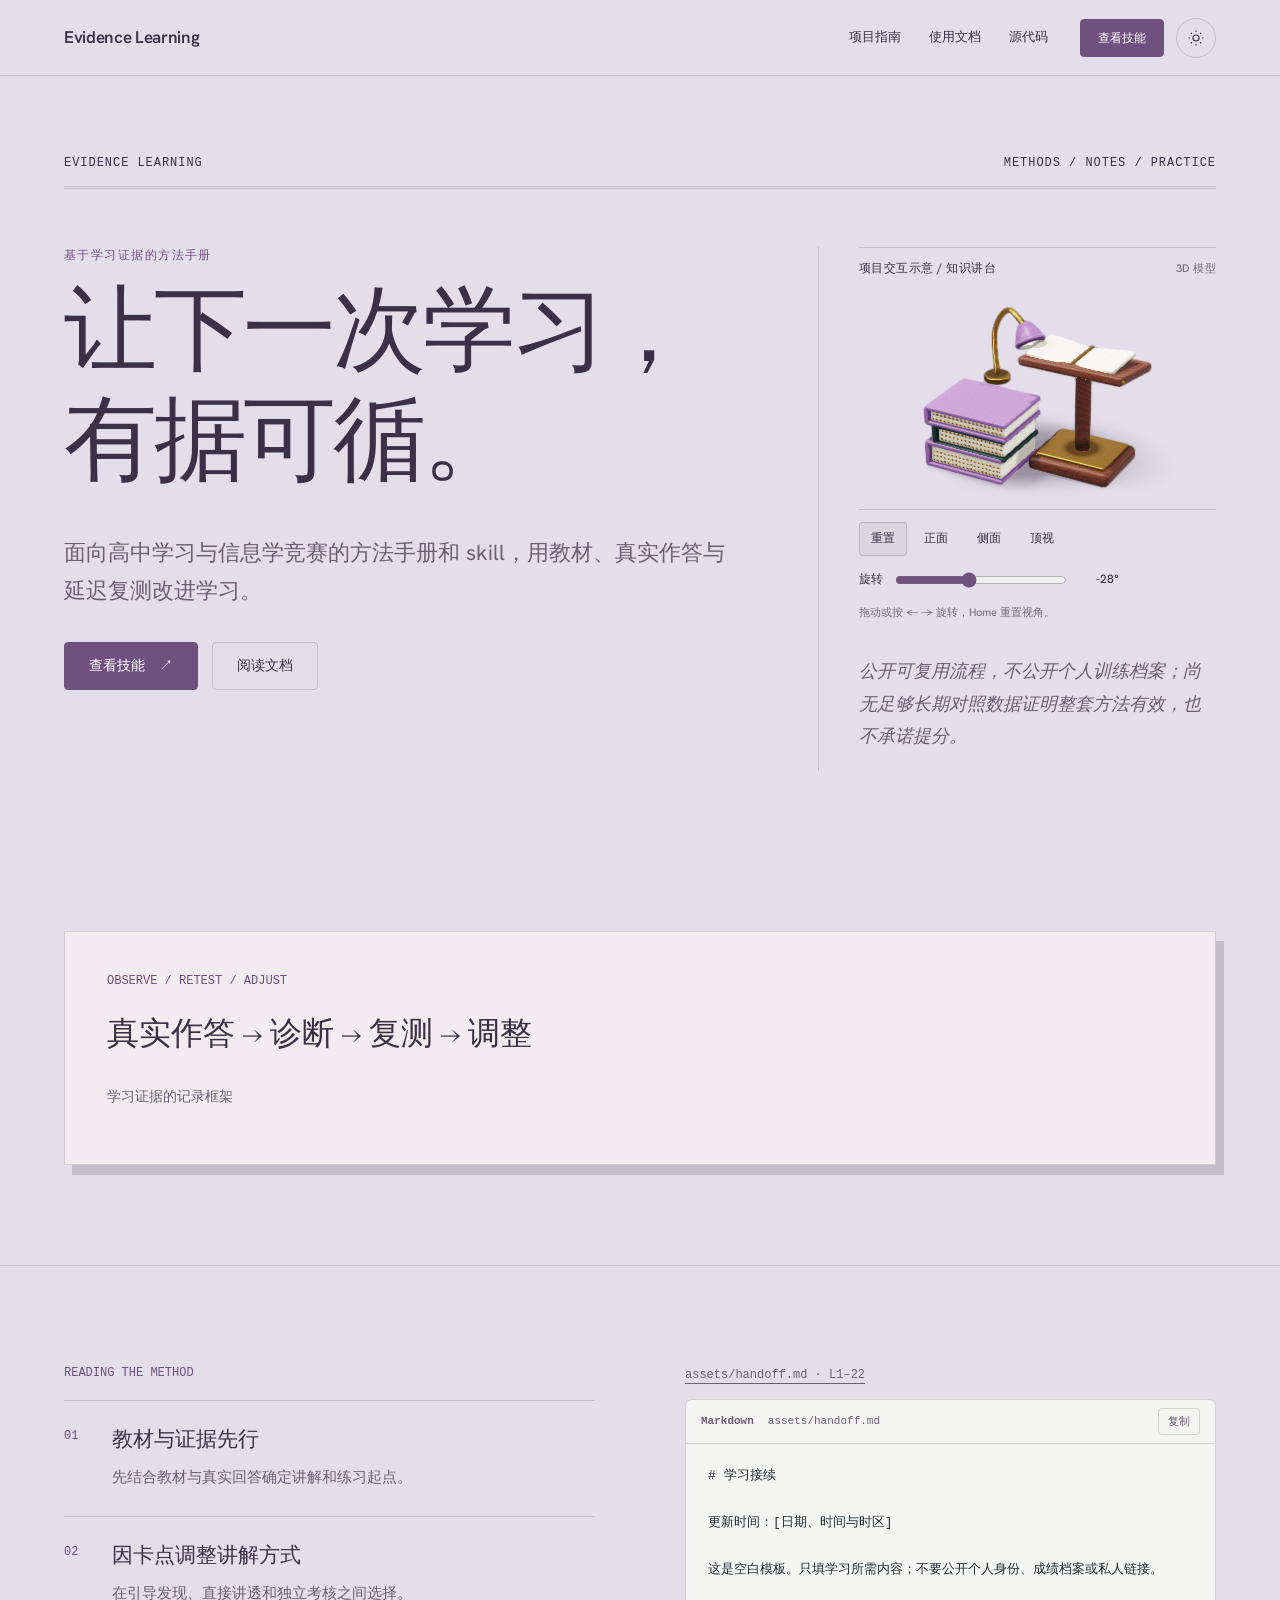
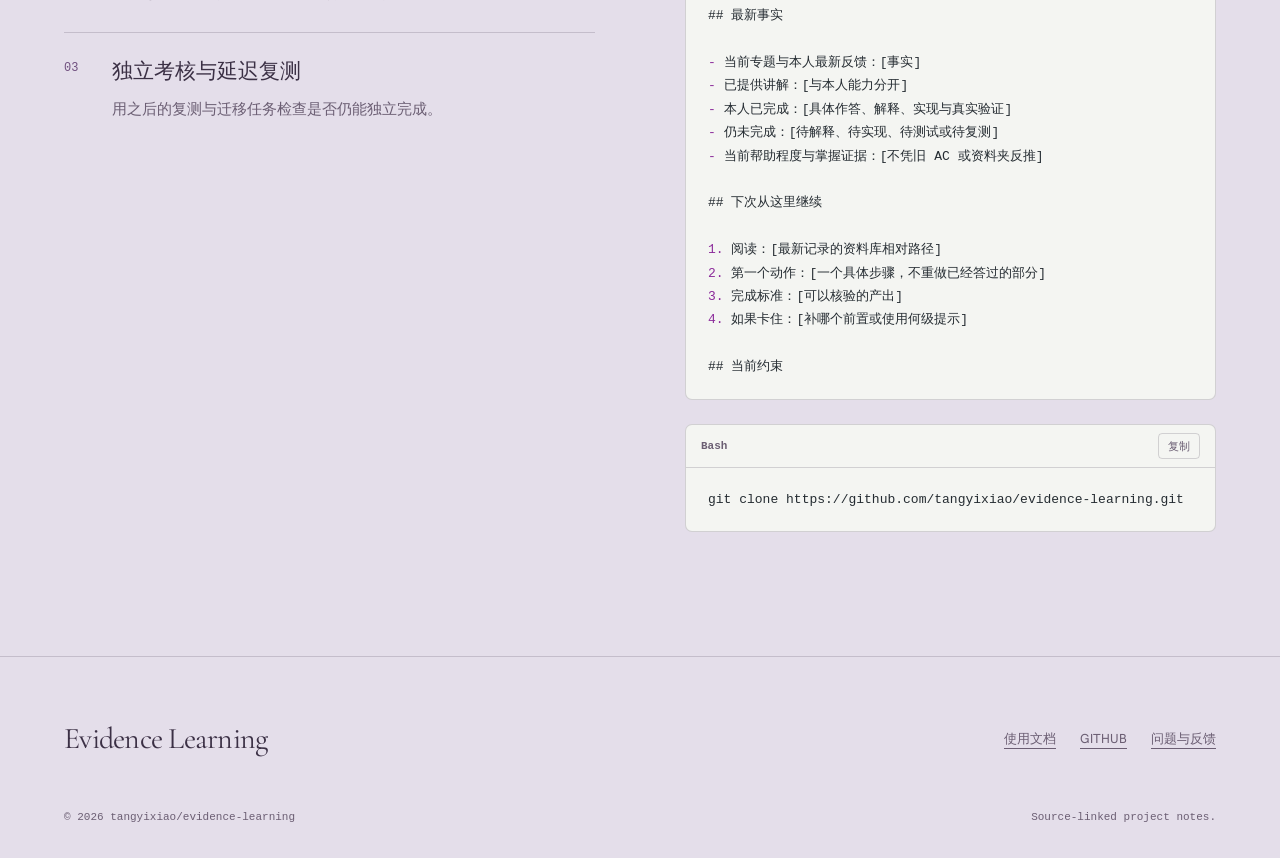
==== commit 26806ea8: "docs(site): add a bilingual project guide Add the project's Chinese and English guide from the share" ====
--- a/index.html
+++ b/index.html
@@ -1,4 +1,4 @@
-<!doctype html><html lang="zh-CN" data-project="evidence-learning" data-family="editorial"><head><meta charset="utf-8"><meta name="viewport" content="width=device-width, initial-scale=1"><meta name="description" content="面向高中学习与信息学竞赛的方法手册和 skill，用教材、真实作答与延迟复测改进学习。"><meta name="color-scheme" content="light dark"><title>Evidence Learning · 让下一次学习， 有据可循。</title><link rel="stylesheet" href="assets/fonts/fonts.css"><link rel="stylesheet" href="assets/fonts/display.css"><link rel="stylesheet" href="assets/site.css"><link rel="stylesheet" href="assets/docs-v3.css"><link rel="stylesheet" href="assets/three/view3d.css"><link rel="stylesheet" href="assets/polish.css"><style>:root{--font-body:"Hanken Grotesk","PingFang SC","Microsoft YaHei",sans-serif;--font-text:var(--font-body);--model-accent:var(--accent);--font-display:"Cormorant Garamond","Songti SC","SimSun",serif;--font-mono:"Geist Mono","SFMono-Regular",Consolas,monospace}html[data-theme="light"]{--bg:#E4DEEA;--surface:#F2EBEF;--ink:#3B3045;--muted:#6b5e73;--accent:#70507f;--accent-ink:#FFFFFF;--line:color-mix(in srgb,#3B3045 19%,transparent);color-scheme:light}html[data-theme="dark"]{--bg:#211B29;--surface:#33283E;--ink:#EDE6F3;--muted:#b8a8c5;--accent:#c5a5db;--accent-ink:#000000;--line:color-mix(in srgb,#EDE6F3 19%,transparent);color-scheme:dark}</style><script src="assets/theme.js"></script><link rel="icon" type="image/svg+xml" href="favicon.svg"></head><body><header class="nav site-nav"><div class="wrap nav-inner"><a class="skip-link" href="#top">跳到正文</a><a class="site-brand" href="index.html">Evidence Learning</a><nav class="site-links" aria-label="项目导航"><a href="docs.html">使用文档</a><a href="https://github.com/tangyixiao/evidence-learning">源代码</a></nav><div class="nav-controls"><a class="btn nav-cta" href="https://github.com/tangyixiao/evidence-learning/blob/main/SKILL.md">查看技能</a><button class="site-theme" type="button" data-theme-toggle aria-label="切换深浅色" aria-pressed="false"><svg width="18" height="18" viewBox="0 0 24 24" fill="none" stroke="currentColor" stroke-width="1.5" aria-hidden="true"><circle cx="12" cy="12" r="4"/><path d="M12 2v2m0 16v2M2 12h2m16 0h2M5 5l1.5 1.5m11 11L19 19M5 19l1.5-1.5m11-11L19 5"/></svg></button><button class="site-menu-toggle" data-menu-toggle type="button" aria-label="菜单" aria-expanded="false" aria-controls="site-drawer"><svg width="20" height="20" viewBox="0 0 20 20" fill="none" stroke="currentColor" stroke-width="1.4" aria-hidden="true"><path d="M3 6h14M3 14h14"/></svg></button></div></div><nav class="site-drawer" id="site-drawer" hidden><a href="index.html">项目首页</a><a href="docs.html">使用文档</a><a href="https://github.com/tangyixiao/evidence-learning">查看源码</a><p class="drawer-note">Evidence Learning</p></nav></header><main id="top"><article><section class="editorial-hero"><div class="wrap"><div class="editorial-masthead"><span>EVIDENCE LEARNING</span><span>METHODS / NOTES / PRACTICE</span></div><div class="editorial-columns"><div><p class="eyebrow">基于学习证据的方法手册</p><h1 class="editorial-title">让下一次学习，<br>有据可循。</h1><p class="lede editorial-intro">面向高中学习与信息学竞赛的方法手册和 skill，用教材、真实作答与延迟复测改进学习。</p><div class="actions"><a class="btn" href="https://github.com/tangyixiao/evidence-learning/blob/main/SKILL.md">查看技能 <span aria-hidden="true">↗</span></a><a class="btn secondary" href="docs.html">阅读文档</a></div></div><aside class="editorial-side"><div class="project-3d" data-model="library" data-model-lang="zh-CN"><img src="assets/three/fallbacks/library.svg" alt="项目结构示意"></div><p class="editorial-note">公开可复用流程，不公开个人训练档案；尚无足够长期对照数据证明整套方法有效，也不承诺提分。</p></aside></div></div></section><section class="section"><div class="wrap editor-proof"><div class="notebook-paper"><p class="section-number">OBSERVE / RETEST / ADJUST</p><h3 style="font-family:var(--font-display);font-size:32px;line-height:1.6">真实作答 → 诊断 → 复测 → 调整</h3><p class="status-note" style="margin-top:25px">学习证据的记录框架</p></div></div></section><section class="section top-rule"><div class="wrap editorial-content"><div><p class="section-number">READING THE METHOD</p><ul class="caps"><li><h3>教材与证据先行</h3><p>先结合教材与真实回答确定讲解和练习起点。</p></li><li><h3>因卡点调整讲解方式</h3><p>在引导发现、直接讲透和独立考核之间选择。</p></li><li><h3>独立考核与延迟复测</h3><p>用之后的复测与迁移任务检查是否仍能独立完成。</p></li></ul></div><div><div class="source-area" id="source-code"><a class="source-link" href="https://github.com/tangyixiao/evidence-learning/blob/f24569bd50df8b89d7c84b1bbbe4bde284a99db8/assets/handoff.md#L1-L22">assets/handoff.md · L1–22</a><div class="docs-code" data-code-block><div class="docs-code-toolbar"><span class="docs-code-language">Markdown</span><span class="docs-code-file">assets/handoff.md</span><button class="docs-code-copy" type="button" data-copy-code aria-label="复制代码">复制</button><span class="docs-copy-status" role="status" aria-live="polite"></span></div><pre tabindex="0"><code class="highlight language-markdown" data-language="markdown"><span class="tok-gh"># 学习接续</span>
+<!doctype html><html lang="zh-CN" data-project="evidence-learning" data-family="editorial"><head><meta charset="utf-8"><meta name="viewport" content="width=device-width, initial-scale=1"><meta name="description" content="面向高中学习与信息学竞赛的方法手册和 skill，用教材、真实作答与延迟复测改进学习。"><meta name="color-scheme" content="light dark"><title>Evidence Learning · 让下一次学习， 有据可循。</title><link rel="stylesheet" href="assets/fonts/fonts.css"><link rel="stylesheet" href="assets/fonts/display.css"><link rel="stylesheet" href="assets/site.css"><link rel="stylesheet" href="assets/docs-v3.css"><link rel="stylesheet" href="assets/three/view3d.css"><link rel="stylesheet" href="assets/polish.css"><style>:root{--font-body:"Hanken Grotesk","PingFang SC","Microsoft YaHei",sans-serif;--font-text:var(--font-body);--model-accent:var(--accent);--font-display:"Cormorant Garamond","Songti SC","SimSun",serif;--font-mono:"Geist Mono","SFMono-Regular",Consolas,monospace}html[data-theme="light"]{--bg:#E4DEEA;--surface:#F2EBEF;--ink:#3B3045;--muted:#6b5e73;--accent:#70507f;--accent-ink:#FFFFFF;--line:color-mix(in srgb,#3B3045 19%,transparent);color-scheme:light}html[data-theme="dark"]{--bg:#211B29;--surface:#33283E;--ink:#EDE6F3;--muted:#b8a8c5;--accent:#c5a5db;--accent-ink:#000000;--line:color-mix(in srgb,#EDE6F3 19%,transparent);color-scheme:dark}</style><script src="assets/theme.js"></script><link rel="icon" type="image/svg+xml" href="favicon.svg"></head><body><header class="nav site-nav"><div class="wrap nav-inner"><a class="skip-link" href="#top">跳到正文</a><a class="site-brand" href="index.html">Evidence Learning</a><nav class="site-links" aria-label="项目导航"><a href="project-website/site/index.html">项目指南</a><a href="docs.html">使用文档</a><a href="https://github.com/tangyixiao/evidence-learning">源代码</a></nav><div class="nav-controls"><a class="btn nav-cta" href="https://github.com/tangyixiao/evidence-learning/blob/main/SKILL.md">查看技能</a><button class="site-theme" type="button" data-theme-toggle aria-label="切换深浅色" aria-pressed="false"><svg width="18" height="18" viewBox="0 0 24 24" fill="none" stroke="currentColor" stroke-width="1.5" aria-hidden="true"><circle cx="12" cy="12" r="4"/><path d="M12 2v2m0 16v2M2 12h2m16 0h2M5 5l1.5 1.5m11 11L19 19M5 19l1.5-1.5m11-11L19 5"/></svg></button><button class="site-menu-toggle" data-menu-toggle type="button" aria-label="菜单" aria-expanded="false" aria-controls="site-drawer"><svg width="20" height="20" viewBox="0 0 20 20" fill="none" stroke="currentColor" stroke-width="1.4" aria-hidden="true"><path d="M3 6h14M3 14h14"/></svg></button></div></div><nav class="site-drawer" id="site-drawer" hidden><a href="project-website/site/index.html">项目指南</a><a href="index.html">项目首页</a><a href="docs.html">使用文档</a><a href="https://github.com/tangyixiao/evidence-learning">查看源码</a><p class="drawer-note">Evidence Learning</p></nav></header><main id="top"><article><section class="editorial-hero"><div class="wrap"><div class="editorial-masthead"><span>EVIDENCE LEARNING</span><span>METHODS / NOTES / PRACTICE</span></div><div class="editorial-columns"><div><p class="eyebrow">基于学习证据的方法手册</p><h1 class="editorial-title">让下一次学习，<br>有据可循。</h1><p class="lede editorial-intro">面向高中学习与信息学竞赛的方法手册和 skill，用教材、真实作答与延迟复测改进学习。</p><div class="actions"><a class="btn" href="https://github.com/tangyixiao/evidence-learning/blob/main/SKILL.md">查看技能 <span aria-hidden="true">↗</span></a><a class="btn secondary" href="docs.html">阅读文档</a></div></div><aside class="editorial-side"><div class="project-3d" data-model="library" data-model-lang="zh-CN"><img src="assets/three/fallbacks/library.svg" alt="项目结构示意"></div><p class="editorial-note">公开可复用流程，不公开个人训练档案；尚无足够长期对照数据证明整套方法有效，也不承诺提分。</p></aside></div></div></section><section class="section"><div class="wrap editor-proof"><div class="notebook-paper"><p class="section-number">OBSERVE / RETEST / ADJUST</p><h3 style="font-family:var(--font-display);font-size:32px;line-height:1.6">真实作答 → 诊断 → 复测 → 调整</h3><p class="status-note" style="margin-top:25px">学习证据的记录框架</p></div></div></section><section class="section top-rule"><div class="wrap editorial-content"><div><p class="section-number">READING THE METHOD</p><ul class="caps"><li><h3>教材与证据先行</h3><p>先结合教材与真实回答确定讲解和练习起点。</p></li><li><h3>因卡点调整讲解方式</h3><p>在引导发现、直接讲透和独立考核之间选择。</p></li><li><h3>独立考核与延迟复测</h3><p>用之后的复测与迁移任务检查是否仍能独立完成。</p></li></ul></div><div><div class="source-area" id="source-code"><a class="source-link" href="https://github.com/tangyixiao/evidence-learning/blob/f24569bd50df8b89d7c84b1bbbe4bde284a99db8/assets/handoff.md#L1-L22">assets/handoff.md · L1–22</a><div class="docs-code" data-code-block><div class="docs-code-toolbar"><span class="docs-code-language">Markdown</span><span class="docs-code-file">assets/handoff.md</span><button class="docs-code-copy" type="button" data-copy-code aria-label="复制代码">复制</button><span class="docs-copy-status" role="status" aria-live="polite"></span></div><pre tabindex="0"><code class="highlight language-markdown" data-language="markdown"><span class="tok-gh"># 学习接续</span>
 
 更新时间：[日期、时间与时区]
 
